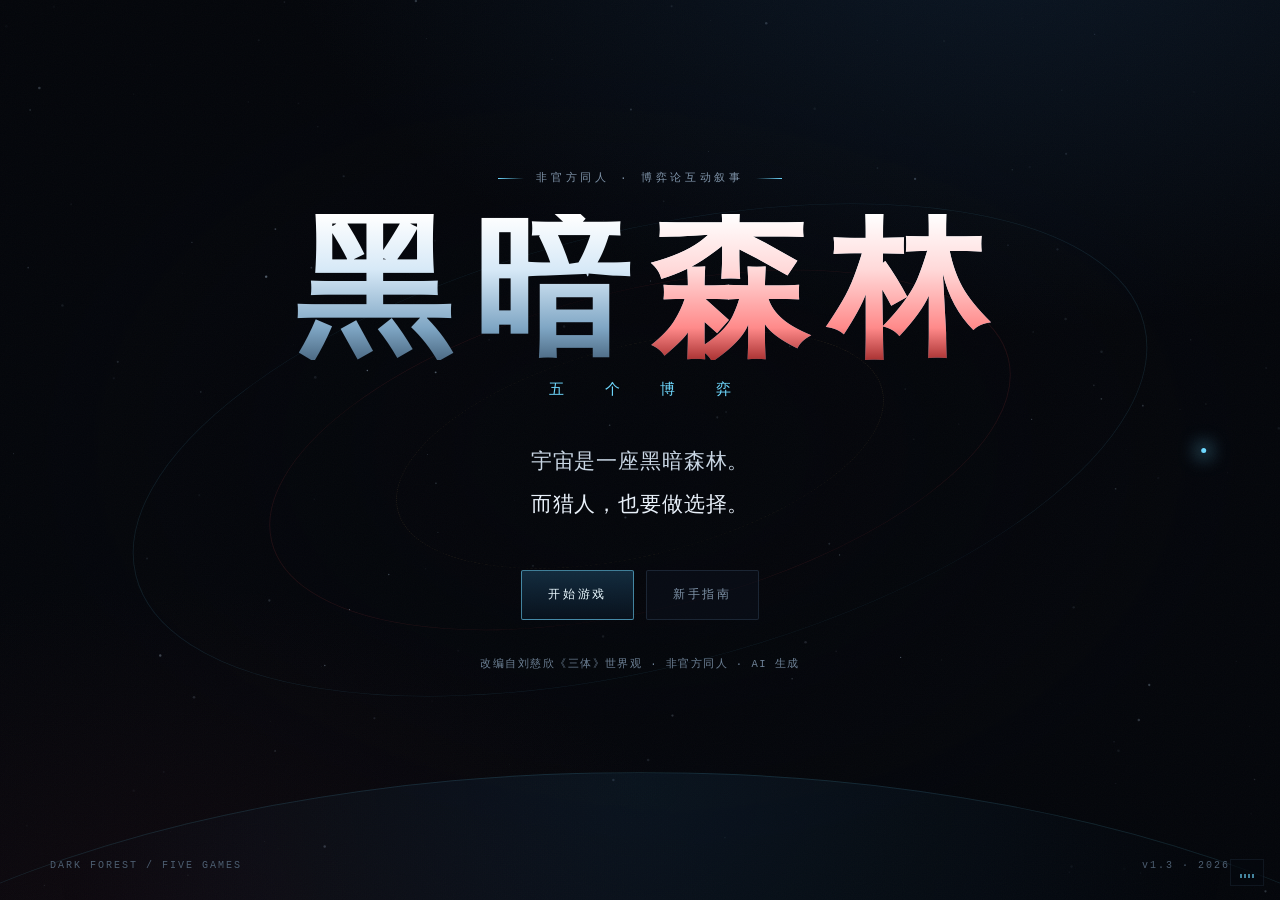
==== index.html @ 39ec8585 "feat: 黑暗森林 · 五个博弈 v1.3" ====
<!DOCTYPE html>
<html lang="zh-CN">
<head>
<meta charset="utf-8">
<meta name="viewport" content="width=device-width, initial-scale=1, viewport-fit=cover">
<meta name="theme-color" content="#04060b">
<meta name="color-scheme" content="dark">
<title>黑暗森林 · 五个博弈</title>
<meta name="description" content="一款以《三体》为背景的博弈论互动叙事游戏。五个章节，五场选择。读过原著会看见另一层，没读过也能玩懂。">
<meta name="generator" content="AI-generated (DeepSeek)">
<meta property="og:type" content="website">
<meta property="og:locale" content="zh_CN">
<meta property="og:title" content="黑暗森林 · 五个博弈">
<meta property="og:description" content="一款以《三体》为背景的博弈论互动叙事游戏。五个章节，五场选择。读过原著会看见另一层，没读过也能玩懂。">
<meta property="og:image" content="screenshots/og.png">
<meta name="twitter:card" content="summary_large_image">
<meta name="twitter:title" content="黑暗森林 · 五个博弈">
<meta name="twitter:description" content="五个章节，五场选择。读过原著，会看见另一层；没读过，也能玩懂。">
<link rel="icon" href="data:image/svg+xml,%3Csvg xmlns='http://www.w3.org/2000/svg' viewBox='0 0 64 64'%3E%3Crect width='64' height='64' fill='%2304060b'/%3E%3Ccircle cx='32' cy='32' r='18' fill='none' stroke='%236fd9ff' stroke-width='2' opacity='.5'/%3E%3Ccircle cx='32' cy='32' r='6' fill='%23ff5d5d'/%3E%3C/svg%3E">
<link rel="stylesheet" href="css/style.css">
</head>
<body>
<canvas id="starfield" aria-hidden="true"></canvas>
<div id="grain" aria-hidden="true"></div>
<div id="app" aria-live="polite"></div>

<button id="sound-toggle" class="sound-toggle" type="button" aria-label="声音设置" title="声音设置" aria-haspopup="dialog" aria-expanded="false">
  <span class="sound-bars" aria-hidden="true"><i></i><i></i><i></i><i></i></span>
  <span class="sound-label">声音</span>
</button>

<noscript><p style="color:#e8f0fa;font:16px/1.8 sans-serif;padding:48px;text-align:center">这个实验需要 JavaScript 才能运行。请在浏览器设置中启用它。</p></noscript>

<script src="js/data.js"></script>
<script src="js/core.js"></script>
<script src="js/handbook.js"></script>
<script src="js/chapters.js"></script>
<script src="js/app.js"></script>
</body>
</html>
---- css/style.css ----
/* =========================================================
   黑暗森林 · 五个博弈
   A game-theory interactive fiction — visual system
   ========================================================= */

:root{
  --bg:#04060b;
  --bg-2:#070b12;
  --panel:rgba(11,17,28,.66);
  --panel-solid:#0b111c;
  --line:rgba(126,170,210,.16);
  --line-strong:rgba(126,190,235,.32);
  --ink:#e9f1fa;
  --ink-2:#b9c8d9;
  --dim:#7f93a8;
  --faint:#4d5e71;
  --cyan:#6fd9ff;
  --cyan-soft:rgba(111,217,255,.14);
  --teal:#5eead4;
  --red:#ff5d5d;
  --red-soft:rgba(255,93,93,.13);
  --gold:#f2c879;
  --gold-soft:rgba(242,200,121,.13);
  --violet:#a78bfa;
  --serif:"Noto Serif SC","Source Han Serif SC","Songti SC","STSong","SimSun",serif;
  --sans:"Inter","HarmonyOS Sans SC","PingFang SC","Microsoft YaHei",system-ui,-apple-system,sans-serif;
  --mono:"JetBrains Mono","SFMono-Regular",Consolas,"Liberation Mono",monospace;
  --shadow:0 24px 80px -30px rgba(0,0,0,.9);
}

*,*::before,*::after{box-sizing:border-box}
html{-webkit-text-size-adjust:100%}
html,body{margin:0;padding:0}
body{
  background:var(--bg);
  color:var(--ink);
  font-family:var(--sans);
  font-size:16px;
  line-height:1.7;
  min-height:100vh;
  overflow-x:hidden;
  -webkit-font-smoothing:antialiased;
  text-rendering:optimizeLegibility;
}
::selection{background:rgba(111,217,255,.28);color:#fff}
button{font:inherit;color:inherit;background:none;border:0;cursor:pointer}
h1,h2,h3,h4,p,blockquote,figure{margin:0}
a{color:var(--cyan);text-decoration:none;border-bottom:1px solid rgba(111,217,255,.3)}
a:hover{border-bottom-color:var(--cyan)}
:focus-visible{outline:2px solid var(--cyan);outline-offset:4px;border-radius:2px}

/* ---------- background ---------- */
#starfield{position:fixed;inset:0;width:100%;height:100%;z-index:0;display:block}
body::before{
  content:"";position:fixed;inset:0;z-index:1;pointer-events:none;
  background:
    radial-gradient(1200px 700px at 78% -10%,rgba(40,90,140,.20),transparent 60%),
    radial-gradient(900px 600px at 12% 108%,rgba(90,30,40,.14),transparent 65%),
    radial-gradient(600px 400px at 50% 50%,rgba(6,10,18,0) 0%,rgba(4,6,11,.55) 100%);
}
#grain{
  position:fixed;inset:-50%;z-index:1;pointer-events:none;opacity:.045;
  background-image:url("data:image/svg+xml,%3Csvg xmlns='http://www.w3.org/2000/svg' width='140' height='140'%3E%3Cfilter id='n'%3E%3CfeTurbulence type='fractalNoise' baseFrequency='.9' numOctaves='3'/%3E%3C/filter%3E%3Crect width='140' height='140' filter='url(%23n)' opacity='.55'/%3E%3C/svg%3E");
  animation:grain 8s steps(6) infinite;
}
@keyframes grain{
  0%{transform:translate(0,0)}20%{transform:translate(-2%,1%)}40%{transform:translate(1%,-2%)}
  60%{transform:translate(-1%,-1%)}80%{transform:translate(2%,2%)}100%{transform:translate(0,0)}
}
#app{position:relative;z-index:2}

/* ---------- primitives ---------- */
.wrap{width:min(1180px,calc(100% - 56px));margin:0 auto}
.screen{min-height:100vh;min-height:100svh;display:flex;flex-direction:column;padding:0 0 56px}
.screen--center{justify-content:center}
.eyebrow{
  font-family:var(--mono);font-size:11px;letter-spacing:.34em;text-transform:uppercase;
  color:var(--dim);display:flex;align-items:center;gap:12px;
}
.eyebrow::before{content:"";width:26px;height:1px;background:linear-gradient(90deg,var(--cyan),transparent)}
.eyebrow--center{justify-content:center}
.eyebrow--center::after{content:"";width:26px;height:1px;background:linear-gradient(270deg,var(--cyan),transparent)}
.rule{height:1px;background:linear-gradient(90deg,var(--line-strong),rgba(126,170,210,0));border:0;margin:22px 0}
.dim{color:var(--dim)}
.mono{font-family:var(--mono);font-variant-numeric:tabular-nums}
.serif{font-family:var(--serif)}
.hl{color:var(--cyan)}
.hl-red{color:var(--red)}
.hl-gold{color:var(--gold)}
.nowrap{white-space:nowrap}

/* ---------- buttons ---------- */
.btn{
  position:relative;display:inline-flex;align-items:center;justify-content:center;gap:10px;
  padding:14px 26px;border:1px solid var(--line-strong);border-radius:2px;
  font-family:var(--mono);font-size:12px;letter-spacing:.22em;text-transform:uppercase;
  color:var(--ink);background:rgba(12,19,30,.5);
  transition:background .25s,border-color .25s,color .25s,transform .2s,box-shadow .25s;
  overflow:hidden;
}
.btn::after{
  content:"";position:absolute;inset:0;background:linear-gradient(90deg,transparent,rgba(111,217,255,.16),transparent);
  transform:translateX(-120%);transition:transform .6s ease;
}
.btn:hover{border-color:var(--cyan);background:rgba(20,40,60,.55);color:#fff;box-shadow:0 0 0 1px rgba(111,217,255,.18),0 12px 40px -18px rgba(111,217,255,.5)}
.btn:hover::after{transform:translateX(120%)}
.btn:active{transform:translateY(1px)}
.btn--primary{border-color:rgba(111,217,255,.55);background:linear-gradient(180deg,rgba(31,74,104,.55),rgba(10,24,38,.65));color:#eaf9ff}
.btn--primary:hover{background:linear-gradient(180deg,rgba(40,100,140,.7),rgba(12,30,48,.8))}
.btn--ghost{border-color:var(--line);color:var(--dim)}
.btn--ghost:hover{color:var(--ink);border-color:var(--line-strong)}
.btn--danger{border-color:rgba(255,93,93,.5);color:#ffd9d9}
.btn--danger:hover{border-color:var(--red);background:rgba(60,16,20,.6);box-shadow:0 0 0 1px rgba(255,93,93,.2),0 12px 40px -18px rgba(255,93,93,.5)}
.btn--sm{padding:10px 18px;font-size:11px;letter-spacing:.16em}
.btn[disabled]{opacity:.35;pointer-events:none}
.btn-row{display:flex;flex-wrap:wrap;gap:12px;align-items:center}

/* =========================================================
   TITLE
   ========================================================= */
.screen--title{position:relative;justify-content:center;overflow:hidden}
.title-orbit{position:absolute;inset:0;pointer-events:none;display:grid;place-items:center;z-index:-1}
.title-orbit i{
  position:absolute;border:1px solid rgba(111,217,255,.10);border-radius:50%;
  width:min(88vw,1040px);aspect-ratio:1;transform:rotate(-14deg) scaleY(.42);
  animation:orbit 46s linear infinite;
}
.title-orbit i:nth-child(2){width:min(66vw,760px);border-color:rgba(255,93,93,.10);animation-duration:34s;animation-direction:reverse}
.title-orbit i:nth-child(3){width:min(44vw,500px);border-style:dashed;border-color:rgba(242,200,121,.10);animation-duration:60s}
.title-orbit b{
  position:absolute;width:5px;height:5px;border-radius:50%;background:var(--cyan);
  box-shadow:0 0 18px 4px rgba(111,217,255,.6);
  animation:orbit 46s linear infinite;
  offset-path:ellipse(44vw 18.5vw at 50% 50%);
}
@keyframes orbit{to{transform:rotate(346deg) scaleY(.42)}}

.title-horizon{
  position:absolute;left:50%;bottom:-58vw;width:150vw;height:68vw;
  transform:translateX(-50%);border-radius:50%;
  border-top:1px solid rgba(111,217,255,.12);
  background:radial-gradient(circle at 50% 0%,rgba(34,82,120,.18),rgba(4,6,11,0) 46%);
  pointer-events:none;z-index:-1;
}

.title-wrap{position:relative;text-align:center;display:flex;flex-direction:column;align-items:center;gap:0}
.game-title{
  font-family:var(--serif);font-weight:600;
  font-size:clamp(58px,13vw,156px);line-height:.94;letter-spacing:.14em;
  margin:26px 0 0;padding-left:.14em;
  background:linear-gradient(180deg,#ffffff 0%,#d7e9f7 38%,#7fa6c4 78%,#4d6b85 100%);
  -webkit-background-clip:text;background-clip:text;color:transparent;
  filter:drop-shadow(0 0 42px rgba(111,217,255,.18));
  animation:titleIn 1.6s cubic-bezier(.16,.84,.24,1) both;
}
.game-title span{display:inline-block}
.game-title span+span{background:linear-gradient(180deg,#fff 0%,#ffd9d9 38%,#ff8a8a 78%,#a33 100%);-webkit-background-clip:text;background-clip:text;color:transparent}
@keyframes titleIn{from{opacity:0;transform:translateY(26px) scale(.985);filter:blur(12px)}to{opacity:1;transform:none;filter:blur(0)}}
.title-cn{
  font-family:var(--mono);font-size:clamp(12px,1.35vw,15px);letter-spacing:1.05em;
  color:var(--cyan);margin-top:18px;padding-left:1.05em;opacity:.9;
  animation:rise .9s .5s both;
}
.title-lead{
  margin-top:36px;font-family:var(--serif);font-size:clamp(16px,1.7vw,21px);
  line-height:2.05;color:#c9d6e4;letter-spacing:.04em;
  animation:rise .9s .68s both;
}
.title-lead b{color:var(--ink);font-weight:500}
.title-wrap .btn-row{margin-top:44px;animation:rise .9s .86s both}
.title-foot{
  margin-top:34px;font-family:var(--mono);font-size:10.5px;letter-spacing:.14em;
  color:#6d8095;line-height:2;animation:rise .9s 1s both;
  display:flex;align-items:center;justify-content:center;flex-wrap:wrap;gap:10px;
}
.title-reset{
  font-family:var(--mono);font-size:9.5px;letter-spacing:.1em;color:var(--faint);
  border-bottom:1px solid rgba(126,170,210,.18);padding:0 0 1px;
  transition:color .2s,border-color .2s;
}
.title-reset:hover{color:var(--dim);border-bottom-color:var(--line-strong)}
.title-version{
  position:absolute;left:0;right:0;bottom:26px;display:flex;justify-content:space-between;
  font-family:var(--mono);font-size:10px;letter-spacing:.2em;color:var(--faint);
}
@keyframes rise{from{opacity:0;transform:translateY(16px)}to{opacity:1;transform:none}}

/* =========================================================
   HUD
   ========================================================= */
.hud{
  position:sticky;top:0;z-index:30;
  display:flex;align-items:center;gap:22px;
  padding:14px 28px;
  background:linear-gradient(180deg,rgba(4,7,12,.92),rgba(4,7,12,.55));
  border-bottom:1px solid var(--line);
  backdrop-filter:blur(14px);-webkit-backdrop-filter:blur(14px);
}
.hud-left{display:flex;align-items:baseline;gap:12px;min-width:0}
.hud-num{font-family:var(--mono);font-size:12px;color:var(--cyan);letter-spacing:.1em}
.hud-title{font-family:var(--serif);font-size:16px;letter-spacing:.14em;white-space:nowrap}
.hud-en{font-family:var(--mono);font-size:9px;letter-spacing:.26em;color:var(--faint);white-space:nowrap}
.hud-mid{display:flex;align-items:center;gap:7px;margin-left:auto}
.pip{width:26px;height:3px;background:rgba(126,170,210,.16);transition:background .4s,box-shadow .4s}
.pip.is-done{background:rgba(111,217,255,.55)}
.pip.is-now{background:var(--cyan);box-shadow:0 0 12px rgba(111,217,255,.8)}
.hud-right{font-family:var(--mono);font-size:10px;letter-spacing:.18em;color:var(--gold);white-space:nowrap}
.hud-right::before{content:"◇ ";color:var(--faint)}

/* =========================================================
   STAGE
   ========================================================= */
.stage{
  width:min(1180px,calc(100% - 56px));margin:30px auto 0;
  display:grid;grid-template-columns:minmax(0,1.32fr) minmax(370px,.92fr);
  gap:22px;align-items:start;flex:1;
}
.stage-main,.stage-side{display:flex;flex-direction:column;gap:18px;min-width:0}
.stage-side .panel{padding:18px 20px}
.stage-side .panel-head{padding-bottom:12px;margin-bottom:14px}
.panel{
  position:relative;background:var(--panel);border:1px solid var(--line);
  box-shadow:var(--shadow);backdrop-filter:blur(12px);-webkit-backdrop-filter:blur(12px);
  padding:20px 22px;
}
.panel::before,.panel::after{content:"";position:absolute;width:10px;height:10px;border:1px solid var(--line-strong);pointer-events:none}
.panel::before{top:-1px;left:-1px;border-right:0;border-bottom:0}
.panel::after{bottom:-1px;right:-1px;border-left:0;border-top:0}
.panel-head{
  display:flex;align-items:center;justify-content:space-between;gap:14px;
  padding-bottom:14px;margin-bottom:16px;border-bottom:1px solid var(--line);
}
.panel-kicker{font-family:var(--mono);font-size:10px;letter-spacing:.3em;color:var(--cyan)}
.panel-meta{font-family:var(--mono);font-size:10px;letter-spacing:.14em;color:var(--faint)}
.panel h4{margin:0 0 12px;font-family:var(--serif);font-size:17px;letter-spacing:.08em;font-weight:500}
.panel-note{font-size:12.5px;color:var(--dim);line-height:1.9}
.panel--flush{padding:0;overflow:hidden}

/* scene strip */
.scene{
  position:relative;background:linear-gradient(180deg,rgba(10,16,26,.72),rgba(5,9,15,.86));
  border:1px solid var(--line);overflow:hidden;min-height:250px;
  display:grid;place-items:center;
}
.scene::after{
  content:"";position:absolute;inset:0;pointer-events:none;
  background:repeating-linear-gradient(0deg,rgba(255,255,255,.022) 0 1px,transparent 1px 3px);
  mix-blend-mode:overlay;
}
.scene svg{width:100%;height:auto;display:block;max-height:330px}
.scene-caption{
  position:absolute;left:18px;bottom:14px;right:18px;display:flex;justify-content:space-between;gap:16px;
  font-family:var(--mono);font-size:9.5px;letter-spacing:.2em;color:var(--dim);z-index:2;
}
.scene-caption b{color:var(--ink-2);font-weight:400}
.scene-tag{
  position:absolute;top:14px;left:18px;font-family:var(--mono);font-size:9px;
  letter-spacing:.24em;color:var(--red);border:1px solid rgba(255,93,93,.35);
  padding:4px 8px;background:rgba(40,8,10,.5);z-index:2;
}
.scene-tag.is-calm{color:var(--teal);border-color:rgba(94,234,212,.3);background:rgba(6,30,28,.5)}

/* radar */
.radar-sweep{transform-origin:200px 150px;animation:sweep 4.5s linear infinite}
@keyframes sweep{to{transform:rotate(360deg)}}
.blip{animation:blip 3.2s ease-in-out infinite}
.blip:nth-child(2){animation-delay:.8s}
.blip:nth-child(3){animation-delay:1.6s}
@keyframes blip{0%,100%{opacity:.28}50%{opacity:1}}

/* =========================================================
   METERS
   ========================================================= */
.meter{margin:0 0 14px}
.meter:last-child{margin-bottom:0}
.meter-top{display:flex;justify-content:space-between;align-items:baseline;gap:10px;margin-bottom:7px}
.meter-top span{font-family:var(--mono);font-size:10px;letter-spacing:.22em;color:var(--dim)}
.meter-top b{font-family:var(--mono);font-size:15px;font-weight:500;letter-spacing:.04em;color:var(--ink);font-variant-numeric:tabular-nums}
.meter-track{position:relative;height:6px;background:rgba(126,170,210,.12);overflow:visible}
.meter-track i{
  position:absolute;inset:0 auto 0 0;width:0;display:block;
  background:linear-gradient(90deg,rgba(111,217,255,.4),var(--cyan));
  transition:width .9s cubic-bezier(.2,.8,.2,1),background .4s;
  box-shadow:0 0 16px rgba(111,217,255,.45);
}
.meter[data-tone="red"] .meter-track i{background:linear-gradient(90deg,rgba(255,93,93,.35),var(--red));box-shadow:0 0 16px rgba(255,93,93,.45)}
.meter[data-tone="gold"] .meter-track i{background:linear-gradient(90deg,rgba(242,200,121,.3),var(--gold));box-shadow:0 0 16px rgba(242,200,121,.4)}
.meter[data-tone="teal"] .meter-track i{background:linear-gradient(90deg,rgba(94,234,212,.3),var(--teal));box-shadow:0 0 16px rgba(94,234,212,.35)}
.meter-track em{
  position:absolute;top:-5px;bottom:-5px;width:1px;background:rgba(255,93,93,.7);
  box-shadow:0 0 10px rgba(255,93,93,.6);
}
.meter-track em::after{
  content:attr(data-label);position:absolute;top:12px;left:50%;transform:translateX(-50%);
  font-family:var(--mono);font-size:8px;letter-spacing:.16em;color:var(--red);white-space:nowrap;
}
.meter.has-marker{margin-bottom:30px}
.meter-row{display:grid;grid-template-columns:1fr 1fr 1fr;gap:0;margin-bottom:4px}
.meter-row .meter{margin:0 0 16px;padding-right:16px;border-right:1px solid rgba(126,170,210,.12)}
.meter-row .meter:last-child{border-right:0;padding-right:0;margin-right:0}
.meter-row .meter-top b{font-size:13px}
.meter-row .meter-top span{font-size:9px;letter-spacing:.12em}
.meter-row .meter.has-marker{margin-bottom:26px}
.meter-row .meter-track em::after{font-size:7px;letter-spacing:.06em;left:0;transform:none}
.meter-legend{display:flex;gap:16px;margin-top:6px;font-family:var(--mono);font-size:9px;letter-spacing:.14em;color:var(--faint)}

/* =========================================================
   CHOICES
   ========================================================= */
.choices{display:flex;flex-direction:column;gap:8px;margin-top:4px}
.choice{
  position:relative;display:grid;grid-template-columns:28px minmax(0,1fr) auto;align-items:center;gap:13px;
  width:100%;text-align:left;padding:11px 14px;border:1px solid var(--line);
  background:rgba(8,14,23,.55);transition:border-color .2s,background .2s,transform .15s;
}
.choice:hover{border-color:rgba(111,217,255,.55);background:rgba(16,30,46,.7);transform:translateX(3px)}
.choice:hover .choice-key{color:var(--cyan);border-color:var(--cyan)}
.choice:active{transform:translateX(3px) scale(.995)}
.choice-key{
  display:grid;place-items:center;width:24px;height:24px;border:1px solid var(--line-strong);
  font-family:var(--mono);font-size:11px;color:var(--dim);transition:color .2s,border-color .2s;
}
.choice-main b{display:block;font-family:var(--serif);font-size:15px;font-weight:500;letter-spacing:.08em;color:var(--ink)}
.choice-main small{display:block;margin-top:2px;font-size:11.5px;line-height:1.55;color:var(--dim)}
.choice-tag{font-family:var(--mono);font-size:9.5px;letter-spacing:.12em;color:var(--faint);white-space:nowrap;text-align:right}
.choice-tag b{display:block;font-size:11px;font-weight:400;color:var(--ink-2);letter-spacing:.04em}
.choice[data-tone="red"]:hover{border-color:rgba(255,93,93,.6);background:rgba(46,14,18,.55)}
.choice[data-tone="red"]:hover .choice-key{color:var(--red);border-color:var(--red)}
.choice[data-tone="gold"]:hover{border-color:rgba(242,200,121,.6);background:rgba(40,32,14,.5)}
.choice[data-tone="gold"]:hover .choice-key{color:var(--gold);border-color:var(--gold)}
.choice[disabled]{opacity:.32;pointer-events:none}
.choice--compact{padding:9px 14px}
.choice--compact .choice-main b{font-size:14px}
.choice--compact .choice-main small{display:inline;margin-left:8px;font-size:11px}
.choice.is-armed{border-color:var(--red);background:rgba(46,10,14,.65);animation:pulseRed 1.2s ease-in-out infinite}
@keyframes pulseRed{0%,100%{box-shadow:0 0 0 0 rgba(255,93,93,.0)}50%{box-shadow:0 0 0 4px rgba(255,93,93,.12)}}

/* =========================================================
   MATRIX
   ========================================================= */
.matrix{width:100%;border-collapse:collapse;font-family:var(--mono);font-size:12px}
.matrix th,.matrix td{border:1px solid var(--line);padding:9px 8px;text-align:center;transition:background .35s,color .35s}
.matrix thead th{font-size:9.5px;letter-spacing:.14em;color:var(--dim);font-weight:400;background:rgba(126,170,210,.04)}
.matrix tbody th{font-size:10px;letter-spacing:.12em;color:var(--dim);font-weight:400;text-align:right;padding-right:12px;background:rgba(126,170,210,.04);white-space:nowrap}
.matrix td{color:var(--ink-2);font-size:13px}
.matrix td b{font-weight:500;color:var(--ink)}
.matrix td.is-pos{color:var(--teal)}
.matrix td.is-neg{color:#ff9d9d}
.matrix td.is-pick{background:rgba(111,217,255,.13);box-shadow:inset 0 0 0 1px rgba(111,217,255,.5)}
.matrix td.is-result{background:rgba(255,93,93,.16);box-shadow:inset 0 0 0 1px rgba(255,93,93,.55)}
.matrix td.is-result.is-pos{background:rgba(94,234,212,.13);box-shadow:inset 0 0 0 1px rgba(94,234,212,.45)}
.matrix-cap{font-family:var(--mono);font-size:9px;letter-spacing:.16em;color:var(--faint);margin-top:10px;text-align:center}

/* =========================================================
   LOG
   ========================================================= */
.log{display:flex;flex-direction:column;gap:0}
.log-line{
  position:relative;padding:10px 0 10px 22px;border-left:1px solid var(--line);
  font-size:13.5px;line-height:1.8;color:var(--ink-2);
}
.log-line::before{
  content:"";position:absolute;left:-3.5px;top:18px;width:6px;height:6px;border-radius:50%;
  background:var(--faint);box-shadow:0 0 0 3px var(--bg);
}
.log-line b{color:var(--ink);font-weight:500}
.log-line.is-you::before{background:var(--cyan);box-shadow:0 0 0 3px var(--bg),0 0 12px rgba(111,217,255,.7)}
.log-line.is-them::before{background:var(--red);box-shadow:0 0 0 3px var(--bg),0 0 12px rgba(255,93,93,.6)}
.log-line.is-sys::before{background:var(--gold)}
.log-line .tag{
  font-family:var(--mono);font-size:9px;letter-spacing:.18em;color:var(--faint);
  display:block;margin-bottom:3px;
}
.log-line .delta{font-family:var(--mono);font-size:11px;letter-spacing:.06em;margin-left:6px}
.log-line .delta.up{color:var(--teal)}
.log-line .delta.down{color:#ff8d8d}
.log-line.is-new{animation:logIn .6s cubic-bezier(.2,.8,.2,1) both}
@keyframes logIn{from{opacity:0;transform:translateX(-8px)}to{opacity:1;transform:none}}
.log-empty{font-family:var(--mono);font-size:10px;letter-spacing:.18em;color:var(--faint);padding:18px 0}
.log-scroll{
  max-height:322px;overflow-y:auto;padding-right:8px;
  scrollbar-width:thin;scrollbar-color:rgba(126,170,210,.25) transparent;
}
.log-scroll::-webkit-scrollbar{width:4px}
.log-scroll::-webkit-scrollbar-thumb{background:rgba(126,170,210,.25);border-radius:2px}
.log-scroll .log-line{padding-top:9px;padding-bottom:9px}

/* =========================================================
   BRIEF
   ========================================================= */
.brief{position:relative;width:min(880px,calc(100% - 56px));margin:0 auto;padding:8vh 0 40px;flex:1}
.brief-num{
  position:absolute;right:-4%;top:-2%;font-family:var(--serif);font-size:clamp(180px,30vw,360px);
  line-height:.8;color:transparent;-webkit-text-stroke:1px rgba(126,170,210,.10);
  pointer-events:none;user-select:none;z-index:-1;
}
.brief-title{
  font-family:var(--serif);font-size:clamp(38px,6vw,64px);font-weight:500;letter-spacing:.14em;
  margin:22px 0 6px;line-height:1.1;
}
.brief-en{font-family:var(--mono);font-size:11px;letter-spacing:.42em;color:var(--dim)}
.epigraph{
  margin:36px 0;padding:22px 0 22px 26px;border-left:1px solid rgba(242,200,121,.5);
  font-family:var(--serif);font-size:clamp(17px,2vw,21px);line-height:2;color:var(--gold);
  letter-spacing:.04em;
}
.epigraph cite{display:block;margin-top:12px;font-family:var(--mono);font-size:10px;letter-spacing:.22em;color:var(--faint);font-style:normal}
.prose p{font-family:var(--serif);font-size:16.5px;line-height:2.15;color:var(--ink-2);margin:0 0 18px;letter-spacing:.02em}
.prose p strong{color:var(--ink);font-weight:500}
.prose p .em{color:var(--cyan)}
.brief-rules{
  margin:32px 0;padding:18px 22px;border:1px dashed rgba(126,170,210,.28);
  background:rgba(8,14,22,.4);display:grid;grid-template-columns:repeat(auto-fit,minmax(180px,1fr));gap:16px;
}
.brief-rules div{font-size:12.5px;line-height:1.7;color:var(--dim)}
.brief-rules b{display:block;font-family:var(--mono);font-size:9.5px;letter-spacing:.2em;color:var(--cyan);margin-bottom:4px;font-weight:400}
.brief-cta{display:flex;align-items:center;gap:20px;margin-top:40px;flex-wrap:wrap}
.brief-cta .hint{font-family:var(--mono);font-size:10px;letter-spacing:.16em;color:var(--faint)}

/* =========================================================
   DEBRIEF
   ========================================================= */
.debrief{width:min(980px,calc(100% - 56px));margin:0 auto;padding:56px 0 40px;flex:1}
.debrief-head{margin-bottom:36px}
.debrief-title{font-family:var(--serif);font-size:clamp(30px,4.4vw,46px);letter-spacing:.1em;line-height:1.3;margin:14px 0 10px}
.ending-card{
  position:relative;border:1px solid var(--line);border-left:2px solid var(--gold);
  background:linear-gradient(180deg,rgba(20,26,36,.6),rgba(8,12,20,.55));
  padding:26px 30px;margin-bottom:44px;
}
.ending-card .label{font-family:var(--mono);font-size:9.5px;letter-spacing:.28em;color:var(--gold);margin-bottom:12px}
.ending-card p{font-family:var(--serif);font-size:16px;line-height:2.1;color:var(--ink-2);margin:0 0 12px}
.ending-card p:last-child{margin-bottom:0}
.ending-card .sign{display:block;margin-top:18px;font-family:var(--mono);font-size:10px;letter-spacing:.2em;color:var(--faint);text-align:right}
.lesson h3{
  font-family:var(--serif);font-size:24px;letter-spacing:.14em;font-weight:500;
  display:flex;align-items:center;gap:16px;margin:44px 0 20px;
}
.lesson h3::after{content:"";flex:1;height:1px;background:linear-gradient(90deg,var(--line-strong),transparent)}
.lesson p{font-size:14.5px;line-height:2;color:var(--ink-2);margin:0 0 14px}
.lesson p b{color:var(--ink);font-weight:600}
.lesson .formula{
  font-family:var(--mono);font-size:13px;letter-spacing:.02em;color:var(--cyan);
  padding:16px 20px;margin:16px 0 18px;border:1px solid var(--line);
  background:rgba(111,217,255,.05);line-height:2;overflow-x:auto;
}
.lesson .aside{
  border-left:1px solid var(--line-strong);padding:4px 0 4px 18px;margin:20px 0;
  font-family:var(--serif);font-size:14px;color:var(--dim);font-style:italic;
}
.split{display:grid;grid-template-columns:1fr 1fr;gap:26px;align-items:start;margin:18px 0 8px}
.concept-grid{display:grid;grid-template-columns:repeat(auto-fill,minmax(220px,1fr));gap:10px;margin-top:18px}
.concept-card{
  border:1px solid var(--line);background:rgba(10,16,25,.55);padding:14px 16px;
  transition:border-color .25s,background .25s;
}
.concept-card:hover{border-color:rgba(111,217,255,.4);background:rgba(14,24,36,.7)}
.concept-card b{display:block;font-family:var(--serif);font-size:14.5px;letter-spacing:.06em;font-weight:500;margin-bottom:2px}
.concept-card small{display:block;font-family:var(--mono);font-size:8.5px;letter-spacing:.18em;color:var(--faint);margin-bottom:8px;text-transform:uppercase}
.concept-card p{font-size:12px;line-height:1.75;color:var(--dim);margin:0}
.debrief-cta{display:flex;justify-content:space-between;align-items:center;gap:20px;margin-top:52px;padding-top:26px;border-top:1px solid var(--line);flex-wrap:wrap}

/* =========================================================
   CODEX
   ========================================================= */
.codex{width:min(920px,calc(100% - 56px));margin:0 auto;padding:72px 0 40px;flex:1}
.codex h2{font-family:var(--serif);font-size:clamp(30px,4vw,44px);letter-spacing:.14em;font-weight:500;margin:16px 0 10px}
.codex-intro{color:var(--dim);font-size:14px;max-width:620px;line-height:2}
.codex-group{margin-top:44px}
.codex-group h3{
  font-family:var(--mono);font-size:10px;letter-spacing:.26em;color:var(--cyan);
  padding-bottom:10px;border-bottom:1px solid var(--line);margin-bottom:4px;font-weight:400;
}
details.concept{border-bottom:1px solid rgba(126,170,210,.09)}
details.concept summary{
  list-style:none;cursor:pointer;padding:15px 4px;display:flex;align-items:baseline;gap:14px;
  transition:color .2s;
}
details.concept summary::-webkit-details-marker{display:none}
details.concept summary:hover{color:var(--cyan)}
details.concept summary .cname{font-family:var(--serif);font-size:16px;letter-spacing:.05em;min-width:130px}
details.concept summary .cen{font-family:var(--mono);font-size:9px;letter-spacing:.14em;color:var(--faint);flex:1}
details.concept summary .cplus{font-family:var(--mono);color:var(--faint);font-size:14px;transition:transform .3s}
details.concept[open] summary .cplus{transform:rotate(45deg);color:var(--cyan)}
details.concept .cbody{padding:0 4px 20px 144px;font-size:13.5px;line-height:1.95;color:var(--dim);animation:rise .4s both}
.codex .back{margin-top:48px}

/* chapter select */
.chapter-list{display:flex;flex-direction:column;gap:1px;background:var(--line);border:1px solid var(--line);margin-top:34px}
.chapter-row{
  display:grid;grid-template-columns:56px minmax(0,1fr) auto 24px;gap:18px;align-items:center;
  padding:20px 24px;background:rgba(9,14,22,.94);text-align:left;transition:background .2s;
}
.chapter-row:hover{background:rgba(16,30,46,.92)}
.chapter-num{font-family:var(--mono);font-size:19px;color:var(--faint);letter-spacing:.06em}
.chapter-main b{display:block;font-family:var(--serif);font-size:19px;letter-spacing:.1em;font-weight:500;color:var(--ink)}
.chapter-main small{display:block;margin-top:4px;font-family:var(--mono);font-size:8.5px;letter-spacing:.16em;color:var(--faint);text-transform:uppercase}
.chapter-state{font-family:var(--mono);font-size:8.5px;letter-spacing:.16em;color:var(--faint);white-space:nowrap}
.chapter-state.is-done{color:var(--teal)}
.chapter-arrow{font-family:var(--mono);font-size:14px;color:var(--faint);transition:transform .2s,color .2s}
.chapter-row:hover .chapter-arrow{transform:translateX(4px);color:var(--cyan)}

/* =========================================================
   REPORT
   ========================================================= */
.report{width:min(980px,calc(100% - 56px));margin:0 auto;padding:64px 0 40px;flex:1}
.report h2{font-family:var(--serif);font-size:clamp(32px,5vw,54px);letter-spacing:.12em;font-weight:500;margin:18px 0 12px;line-height:1.2}
.persona{
  margin:34px 0 40px;padding:34px 36px;border:1px solid var(--line-strong);
  background:linear-gradient(135deg,rgba(20,34,50,.62),rgba(8,12,20,.4));
  position:relative;overflow:hidden;
}
.persona::before{
  content:"";position:absolute;right:-60px;top:-60px;width:240px;height:240px;border-radius:50%;
  background:radial-gradient(circle,rgba(111,217,255,.16),transparent 68%);
}
.persona .plabel{font-family:var(--mono);font-size:9.5px;letter-spacing:.3em;color:var(--cyan)}
.persona .pname{font-family:var(--serif);font-size:clamp(28px,4vw,42px);letter-spacing:.14em;margin:12px 0 14px}
.persona .pdesc{font-size:14px;line-height:2;color:var(--ink-2);max-width:640px}
.stat-grid{display:grid;grid-template-columns:repeat(auto-fit,minmax(150px,1fr));gap:1px;background:var(--line);border:1px solid var(--line)}
.report .stat-grid{grid-template-columns:repeat(4,1fr)}
.stat{background:rgba(8,13,21,.92);padding:18px 20px}
.stat b{display:block;font-family:var(--mono);font-size:24px;font-weight:400;letter-spacing:.02em;color:var(--ink);font-variant-numeric:tabular-nums}
.stat span{display:block;font-family:var(--mono);font-size:9px;letter-spacing:.2em;color:var(--faint);margin-top:6px;text-transform:uppercase}
.report h3{font-family:var(--serif);font-size:22px;letter-spacing:.14em;font-weight:500;margin:52px 0 18px;display:flex;align-items:center;gap:14px}
.report h3::after{content:"";flex:1;height:1px;background:linear-gradient(90deg,var(--line-strong),transparent)}
.reading{display:grid;grid-template-columns:repeat(auto-fit,minmax(250px,1fr));gap:18px}
.reading article{border-left:1px solid var(--line-strong);padding:2px 0 2px 18px}
.reading b{display:block;font-family:var(--serif);font-size:15px;font-weight:500;margin-bottom:4px}
.reading span{font-family:var(--mono);font-size:9px;letter-spacing:.16em;color:var(--faint)}
.reading p{font-size:12.5px;line-height:1.8;color:var(--dim);margin:8px 0 0}
.report .footnote{margin-top:44px;padding-top:20px;border-top:1px solid var(--line);font-size:11.5px;color:var(--faint);line-height:2}

/* =========================================================
   MISC
   ========================================================= */
.sound-toggle{
  position:fixed;right:16px;bottom:14px;z-index:60;display:flex;align-items:center;gap:7px;
  padding:7px 9px;border:1px solid var(--line);background:rgba(6,10,17,.72);
  font-family:var(--mono);font-size:8px;letter-spacing:.16em;color:var(--faint);
  backdrop-filter:blur(8px);transition:color .2s,border-color .2s;opacity:.6;
}
.sound-toggle:hover{color:var(--ink);border-color:var(--line-strong);opacity:1}
.sound-toggle .sound-label{display:none}
.sound-toggle:hover .sound-label{display:inline}
.sound-toggle[aria-expanded="true"]{opacity:1;border-color:var(--line-strong);color:var(--ink)}

.sound-panel{
  position:fixed;right:16px;bottom:58px;z-index:95;
  width:min(286px,calc(100vw - 32px));
  background:rgba(9,14,22,.97);border:1px solid var(--line-strong);
  box-shadow:0 30px 80px -24px rgba(0,0,0,.95);
  padding:14px 16px 16px;display:none;
  animation:rise .2s cubic-bezier(.2,.8,.2,1) both;
}
.sound-panel.is-open{display:block}
.sound-panel:focus{outline:none}
.sp-head{display:flex;align-items:center;justify-content:space-between;margin-bottom:4px}
.sp-title{font-family:var(--mono);font-size:9px;letter-spacing:.22em;color:var(--cyan)}
.sp-close{
  width:26px;height:26px;display:grid;place-items:center;
  border:1px solid var(--line);color:var(--dim);font-size:15px;line-height:1;
}
.sp-close:hover{color:var(--ink);border-color:var(--line-strong)}
.sp-row{
  display:grid;grid-template-columns:32px minmax(0,1fr) 28px;align-items:center;gap:10px;
  margin-top:15px;cursor:pointer;
}
.sp-k{font-family:var(--mono);font-size:9.5px;letter-spacing:.12em;color:var(--dim)}
.sp-v{font-family:var(--mono);font-size:10px;color:var(--ink-2);text-align:right;font-variant-numeric:tabular-nums}
.sound-panel input[type="range"]{
  -webkit-appearance:none;appearance:none;width:100%;height:18px;
  background:transparent;cursor:pointer;
}
.sound-panel input[type="range"]::-webkit-slider-runnable-track{
  height:2px;
  background:linear-gradient(90deg,rgba(111,217,255,.85) 0 var(--p,80%),rgba(126,170,210,.22) var(--p,80%) 100%);
}
.sound-panel input[type="range"]::-webkit-slider-thumb{
  -webkit-appearance:none;width:11px;height:11px;margin-top:-4.5px;border-radius:50%;
  background:var(--cyan);box-shadow:0 0 10px rgba(111,217,255,.65);
}
.sound-panel input[type="range"]::-moz-range-track{
  height:2px;
  background:linear-gradient(90deg,rgba(111,217,255,.85) 0 var(--p,80%),rgba(126,170,210,.22) var(--p,80%) 100%);
}
.sound-panel input[type="range"]::-moz-range-thumb{
  width:11px;height:11px;border:0;border-radius:50%;background:var(--cyan);
  box-shadow:0 0 10px rgba(111,217,255,.65);
}
.sound-panel input[type="range"]:focus-visible{outline:1px solid var(--cyan);outline-offset:4px}
.sp-mute{
  width:100%;margin-top:16px;padding:9px 10px;border:1px solid var(--line);
  font-family:var(--mono);font-size:9px;letter-spacing:.18em;color:var(--dim);
  transition:color .2s,border-color .2s,background .2s;
}
.sp-mute:hover{color:var(--ink);border-color:var(--line-strong)}
.sp-mute.is-muted{color:#ff9d9d;border-color:rgba(255,93,93,.45);background:rgba(46,12,16,.4)}
.sp-note{font-size:10.5px;line-height:1.75;color:var(--faint);margin:12px 0 0}
.sound-bars{display:flex;align-items:flex-end;gap:2px;height:11px}
.sound-bars i{width:2px;background:var(--cyan);height:4px;transition:height .2s;opacity:.5}
.sound-toggle.is-on .sound-bars i{animation:eq 1.1s ease-in-out infinite;opacity:1}
.sound-toggle.is-on .sound-bars i:nth-child(2){animation-delay:.15s}
.sound-toggle.is-on .sound-bars i:nth-child(3){animation-delay:.3s}
.sound-toggle.is-on .sound-bars i:nth-child(4){animation-delay:.45s}
@keyframes eq{0%,100%{height:4px}50%{height:11px}}
.sound-toggle.is-off .sound-bars i{height:2px;opacity:.28}

.fade{animation:fade .7s ease both}
@keyframes fade{from{opacity:0}to{opacity:1}}
.stagger>*{animation:rise .65s cubic-bezier(.2,.8,.2,1) both}
.stagger>*:nth-child(1){animation-delay:.02s}
.stagger>*:nth-child(2){animation-delay:.08s}
.stagger>*:nth-child(3){animation-delay:.14s}
.stagger>*:nth-child(4){animation-delay:.2s}
.stagger>*:nth-child(5){animation-delay:.26s}
.stagger>*:nth-child(6){animation-delay:.32s}
.stagger>*:nth-child(7){animation-delay:.38s}
.stagger>*:nth-child(8){animation-delay:.44s}

.toast{
  position:fixed;left:50%;bottom:34px;transform:translateX(-50%) translateY(20px);
  z-index:80;padding:12px 22px;border:1px solid var(--line-strong);
  background:rgba(8,14,23,.95);font-family:var(--mono);font-size:11px;letter-spacing:.12em;
  color:var(--ink-2);opacity:0;pointer-events:none;transition:opacity .3s,transform .3s;
  box-shadow:0 20px 60px -20px rgba(0,0,0,.9);
}
.toast.is-on{opacity:1;transform:translateX(-50%) translateY(0)}

/* reveal animation for simultaneous moves */
.reveal-row{display:grid;grid-template-columns:1fr auto 1fr;align-items:center;gap:14px;margin:10px 0 16px}
.reveal-side{
  border:1px solid var(--line);padding:16px 12px;text-align:center;background:rgba(8,14,22,.6);
}
.reveal-side small{display:block;font-family:var(--mono);font-size:8.5px;letter-spacing:.2em;color:var(--faint);margin-bottom:6px}
.reveal-side b{font-family:var(--serif);font-size:20px;letter-spacing:.12em;font-weight:500}
.reveal-side.is-you{border-color:rgba(111,217,255,.45)}
.reveal-side.is-you b{color:var(--cyan)}
.reveal-side.is-them{border-color:rgba(255,93,93,.35)}
.reveal-side.is-them b{color:#ff9d9d}
.reveal-vs{font-family:var(--mono);font-size:10px;letter-spacing:.2em;color:var(--faint)}

/* signal waveform */
.wave{display:flex;align-items:center;justify-content:center;gap:3px;height:64px;padding:0 24px}
.wave i{display:block;width:3px;background:var(--cyan);opacity:.6;height:10px;border-radius:1px;animation:waveA 1.6s ease-in-out infinite}
@keyframes waveA{0%,100%{height:8px;opacity:.35}50%{height:var(--h,32px);opacity:.95}}

/* plan bars */
.prediction{margin:14px 0 0}
.prow{display:grid;grid-template-columns:56px 1fr 40px;align-items:center;gap:10px;margin-bottom:7px}
.prow span{font-family:var(--mono);font-size:9.5px;letter-spacing:.1em;color:var(--dim)}
.prow .ptrack{height:4px;background:rgba(126,170,210,.12);position:relative}
.prow .ptrack i{position:absolute;inset:0 auto 0 0;background:var(--violet);transition:width .6s;box-shadow:0 0 10px rgba(167,139,250,.4)}
.prow b{font-family:var(--mono);font-size:10px;font-weight:400;color:var(--ink-2);text-align:right}

/* =========================================================
   CHAPTER-SPECIFIC
   ========================================================= */
.bigbtn{animation:btnPulse 2.6s ease-in-out infinite;transform-origin:201px 150px}
@keyframes btnPulse{0%,100%{opacity:.82}50%{opacity:1}}

.lesson h4{
  font-family:var(--serif);font-size:17px;letter-spacing:.1em;font-weight:500;
  margin:32px 0 12px;color:var(--ink);
}
.lesson h4::before{content:"§ ";font-family:var(--mono);font-size:12px;color:var(--faint)}

/* belief (ch3) */
.belief{margin:2px 0 12px}
.belief-bar{height:8px;background:rgba(255,93,93,.32);position:relative;overflow:hidden}
.belief-bar i{
  display:block;height:100%;background:linear-gradient(90deg,rgba(94,234,212,.45),var(--teal));
  transition:width .8s cubic-bezier(.2,.8,.2,1);box-shadow:0 0 14px rgba(94,234,212,.45);
}
.belief-labels{display:flex;justify-content:space-between;margin-top:7px;font-family:var(--mono);font-size:9px;letter-spacing:.14em;color:var(--dim)}
.bayes{border:1px solid var(--line);background:rgba(111,217,255,.035);padding:10px 12px;margin-top:6px}
.bayes-row{display:flex;justify-content:space-between;gap:10px;font-family:var(--mono);font-size:9.5px;letter-spacing:.05em;color:var(--faint);padding:3px 0}
.bayes-row b{color:var(--ink-2);font-weight:400;font-variant-numeric:tabular-nums}
.bayes-calc{
  margin-top:8px;padding-top:8px;border-top:1px dashed rgba(126,170,210,.18);
  font-family:var(--mono);font-size:10px;color:var(--dim);letter-spacing:.02em;line-height:1.7;
}
.bayes-calc b{color:var(--cyan)}
.obs-list{display:flex;flex-wrap:wrap;gap:6px;margin-bottom:12px}
.obs-chip{
  font-family:var(--mono);font-size:9px;letter-spacing:.08em;color:var(--ink-2);
  border:1px solid var(--line);padding:4px 8px;background:rgba(8,14,22,.5);
}

/* finale */
.screen .brief .scene{width:100%}

/* ch5 — threshold public good */
.c5-event{
  font-family:var(--serif);font-size:13px;line-height:1.95;color:var(--ink-2);
  border-left:2px solid rgba(242,200,121,.45);padding:2px 0 2px 14px;margin:0 0 16px;
}
.c5-table{border:1px solid var(--line);background:rgba(8,13,21,.55)}
.c5-tr{
  display:grid;grid-template-columns:30px repeat(5,1fr) 52px;gap:6px;align-items:center;
  padding:8px 10px;border-bottom:1px solid rgba(126,170,210,.08);
  font-family:var(--mono);font-size:12px;text-align:center;color:var(--ink-2);
}
.c5-tr:last-child{border-bottom:0}
.c5-head{font-size:8.5px;letter-spacing:.1em;color:var(--faint);background:rgba(126,170,210,.045)}
.c5-tr span:first-child{font-size:9px;color:var(--faint)}
.c5-tr .is-you{color:var(--cyan);font-weight:500}
.c5-tr .is-cum{color:var(--gold);font-weight:500}
.c5-tr.is-last{background:rgba(242,200,121,.055)}
.c5-retain{
  display:flex;justify-content:space-between;align-items:baseline;
  margin-top:2px;padding-top:12px;border-top:1px solid var(--line);
}
.c5-retain span{font-family:var(--mono);font-size:9px;letter-spacing:.18em;color:var(--dim)}
.c5-retain b{font-family:var(--mono);font-size:22px;font-weight:400;color:var(--gold);font-variant-numeric:tabular-nums}
.c5-retain b small{font-size:10px;color:var(--faint);letter-spacing:.06em}
.c5-result{display:grid;grid-template-columns:1fr 1fr;gap:1px;background:var(--line);border:1px solid var(--line);margin-bottom:14px}
.c5-result div{background:rgba(9,14,22,.92);padding:10px 12px}
.c5-result span{display:block;font-family:var(--mono);font-size:8.5px;letter-spacing:.16em;color:var(--faint);margin-bottom:4px}
.c5-result b{font-family:var(--mono);font-size:20px;font-weight:400;color:var(--gold);font-variant-numeric:tabular-nums}

/* =========================================================
   HANDBOOK / TERMS
   ========================================================= */
.hud-help{
  width:26px;height:26px;flex:0 0 auto;display:grid;place-items:center;margin-left:-6px;
  border:1px solid var(--line-strong);border-radius:50%;
  font-family:var(--mono);font-size:11px;color:var(--dim);
  transition:color .2s,border-color .2s,background .2s;
}
.hud-help:hover{color:var(--cyan);border-color:var(--cyan);background:rgba(111,217,255,.08)}

.term{
  font:inherit;line-height:inherit;letter-spacing:inherit;color:var(--gold);
  background:none;border:0;border-bottom:1px dashed rgba(242,200,121,.5);
  padding:0;cursor:help;transition:color .2s,border-color .2s;
}
.term:hover{color:#ffe4a8;border-bottom-color:var(--gold)}

.term-pop{
  position:fixed;z-index:130;background:#0b111c;border:1px solid var(--line-strong);
  box-shadow:0 30px 80px -24px rgba(0,0,0,.95);padding:14px 16px;
  animation:rise .22s cubic-bezier(.2,.8,.2,1) both;
}
.term-pop-head{display:flex;align-items:baseline;gap:8px;margin-bottom:6px}
.term-pop-head b{font-family:var(--serif);font-size:15px;font-weight:500;color:var(--ink);letter-spacing:.04em}
.term-pop-head span{font-family:var(--mono);font-size:7.5px;letter-spacing:.12em;color:var(--faint);text-transform:uppercase}
.term-pop p{font-size:12.5px;line-height:1.8;color:var(--ink-2);margin:0 0 10px}
.term-pop-link{
  font-family:var(--mono);font-size:9px;letter-spacing:.1em;color:var(--cyan);
  border-bottom:1px solid rgba(111,217,255,.3);padding:0 0 2px;
}
.term-pop-link:hover{border-bottom-color:var(--cyan)}
.term-pop.is-sheet{
  left:0!important;right:0;bottom:0;top:auto!important;width:auto!important;
  border-left:0;border-right:0;border-bottom:0;padding:18px 20px 26px;
  box-shadow:0 -20px 60px -20px rgba(0,0,0,.9);
}

.brief-note{
  margin:0 0 26px;border:1px dashed rgba(126,170,210,.22);
  background:rgba(8,14,22,.4);padding:0 18px;
}
.brief-note summary{
  list-style:none;cursor:pointer;padding:12px 0;
  font-family:var(--mono);font-size:10px;letter-spacing:.14em;color:var(--dim);
}
.brief-note summary::-webkit-details-marker{display:none}
.brief-note summary::before{content:"+ ";color:var(--cyan)}
.brief-note[open] summary::before{content:"− "}
.brief-note summary:hover{color:var(--ink-2)}
.brief-note p{
  margin:0 0 14px;font-family:var(--serif);font-size:13.5px;line-height:2;color:var(--ink-2);
}

.handbook{position:fixed;inset:0;z-index:110;display:none;place-items:center;padding:24px}
.handbook.is-open{display:grid}
.handbook-backdrop{position:absolute;inset:0;background:rgba(2,4,8,.84);backdrop-filter:blur(8px);-webkit-backdrop-filter:blur(8px)}
.handbook-panel{
  position:relative;width:min(940px,100%);max-height:min(88vh,900px);
  display:flex;flex-direction:column;background:#080d16;
  border:1px solid var(--line-strong);box-shadow:0 40px 120px -40px #000;
  animation:rise .35s cubic-bezier(.2,.8,.2,1) both;
}
.handbook-panel:focus{outline:none}
.hb-head{
  display:flex;align-items:center;justify-content:space-between;gap:16px;
  padding:12px 18px;border-bottom:1px solid var(--line);background:rgba(10,16,26,.92);
}
.hb-tabs{display:flex;gap:4px}
.hb-tab{
  padding:9px 16px;border:1px solid transparent;
  font-family:var(--mono);font-size:10px;letter-spacing:.18em;color:var(--dim);
  transition:color .2s,border-color .2s,background .2s;
}
.hb-tab:hover{color:var(--ink)}
.hb-tab.is-on{color:var(--cyan);border-color:rgba(111,217,255,.35);background:rgba(111,217,255,.07)}
.hb-close{
  width:34px;height:34px;display:grid;place-items:center;flex:0 0 auto;
  border:1px solid var(--line);color:var(--dim);font-size:18px;line-height:1;
}
.hb-close:hover{color:var(--ink);border-color:var(--line-strong)}
.hb-body{
  overflow-y:auto;padding:34px 40px 48px;scrollbar-width:thin;
  scrollbar-color:rgba(126,170,210,.25) transparent;
}
.hb-lead{
  font-family:var(--serif);font-size:16.5px;line-height:2;color:var(--ink-2);
  max-width:720px;margin:0 0 30px;
}
.hb-rules{display:grid;grid-template-columns:repeat(auto-fit,minmax(220px,1fr));gap:14px}
.hb-rule{border:1px solid var(--line);padding:18px 18px 16px;background:rgba(10,16,26,.55)}
.hb-rule-num{font-family:var(--mono);font-size:9px;letter-spacing:.2em;color:var(--cyan);opacity:.7}
.hb-rule h3{font-family:var(--serif);font-size:17px;font-weight:500;letter-spacing:.1em;margin:6px 0 8px}
.hb-rule p{font-size:12.5px;line-height:1.85;color:var(--dim);margin:0}
.hb-h{
  font-family:var(--serif);font-size:19px;letter-spacing:.12em;font-weight:500;
  margin:40px 0 16px;display:flex;align-items:baseline;gap:12px;
}
.hb-h small{font-family:var(--mono);font-size:8px;letter-spacing:.18em;color:var(--faint);font-weight:400}
.hb-timeline{display:flex;flex-direction:column;border-top:1px solid var(--line)}
.hb-time{display:grid;grid-template-columns:44px 1fr;gap:16px;padding:14px 0;border-bottom:1px solid rgba(126,170,210,.1)}
.hb-time-n{font-family:var(--mono);font-size:12px;color:var(--cyan);opacity:.8}
.hb-time b{display:block;font-family:var(--serif);font-size:15px;font-weight:500;letter-spacing:.06em;margin-bottom:3px}
.hb-time p{font-size:12.5px;line-height:1.8;color:var(--dim);margin:0}
.hb-terms .concept .cbody,.hb-group .concept .cbody{padding-left:0}
.hb-terms .cname{min-width:110px}
details.concept .cbody p{margin:0 0 10px}
details.concept .cbody p:last-child{margin-bottom:0}
.cformula{
  font-family:var(--mono);font-size:11.5px;line-height:1.95;color:var(--cyan);
  border:1px solid rgba(111,217,255,.16);background:rgba(111,217,255,.045);
  padding:10px 14px;margin:12px 0;overflow-x:auto;
}
.cformula span{font-size:10px}
.cblock{border-left:2px solid rgba(242,200,121,.45);padding:0 0 0 14px;margin:14px 0}
.cblock b{
  display:block;font-family:var(--mono);font-size:8.5px;letter-spacing:.2em;
  color:var(--gold);margin-bottom:4px;font-weight:400;
}
.cblock p{font-size:12.5px;line-height:1.9;color:var(--dim);margin:0}
.cblock--warn{border-left-color:rgba(255,93,93,.45)}
.cblock--warn b{color:#ff9d9d}
.hb-basics{display:grid;grid-template-columns:repeat(auto-fit,minmax(180px,1fr));gap:12px;margin-bottom:8px}
.hb-basic{border:1px solid var(--line);padding:14px 16px;background:rgba(10,16,26,.5)}
.hb-basic b{display:block;font-family:var(--serif);font-size:15px;font-weight:500;letter-spacing:.08em;margin-bottom:5px;color:var(--gold)}
.hb-basic p{font-size:12px;line-height:1.75;color:var(--dim);margin:0}
.hb-group h5{
  font-family:var(--mono);font-size:9.5px;letter-spacing:.22em;color:var(--cyan);
  margin:30px 0 4px;padding-bottom:8px;border-bottom:1px solid var(--line);font-weight:400;
}
.hb-controls{display:grid;grid-template-columns:1fr 1fr;gap:14px}
.hb-control{border-left:1px solid var(--line-strong);padding:2px 0 2px 16px}
.hb-control b{display:block;font-family:var(--serif);font-size:15px;font-weight:500;letter-spacing:.06em;margin-bottom:5px}
.hb-control p{font-size:12.5px;line-height:1.85;color:var(--dim);margin:0}
.hb-tip{margin-top:30px;border:1px dashed rgba(242,200,121,.3);padding:18px 20px;background:rgba(40,32,14,.25)}
.hb-tip b{font-family:var(--serif);font-size:15px;color:var(--gold);font-weight:500}
.hb-tip p{font-size:13px;line-height:1.9;color:var(--ink-2);margin:6px 0 0}
.hb-note{font-size:12px;line-height:1.9;color:var(--faint);margin:22px 0 0}

/* =========================================================
   RESPONSIVE
   ========================================================= */
@media (max-width:960px){
  .stage{grid-template-columns:1fr;gap:16px}
  .stage-side{order:-1}
  .hud{flex-wrap:wrap;gap:10px 18px;padding:12px 18px}
  .hud-mid{order:3;margin-left:0;width:100%}
  .hud-right{margin-left:auto}
  .split{grid-template-columns:1fr;gap:18px}
  .brief{padding-top:6vh}
  .debrief,.codex,.report{padding-top:42px}
  .wrap,.stage,.brief,.debrief,.codex,.report{width:calc(100% - 36px)}
  details.concept .cbody{padding-left:4px}
  .ending-card{padding:22px}
}
@media (max-width:600px){
  body{font-size:15px}
  .game-title{letter-spacing:.08em;padding-left:.08em}
  .title-cn{letter-spacing:.6em;padding-left:.6em}
  .title-foot{font-size:10px;letter-spacing:.08em}
  .log-scroll{max-height:260px}
  .hud-en{display:none}
  .handbook{padding:0}
  .handbook-panel{width:100%;height:100vh;max-height:100vh;border:0}
  .hb-body{padding:24px 18px 44px}
  .hb-tab{padding:8px 10px;font-size:9px;letter-spacing:.08em}
  .hb-tip{padding:14px 16px}
  .hb-time{grid-template-columns:34px 1fr;gap:10px}
  .hb-controls{grid-template-columns:1fr}
  .panel{padding:16px}
  .choice{grid-template-columns:24px 1fr;gap:10px}
  .choice-tag{grid-column:2;text-align:left;margin-top:2px}
  .matrix th,.matrix td{padding:7px 5px;font-size:11.5px}
  .concept-grid{grid-template-columns:1fr}
  .stat-grid{grid-template-columns:1fr 1fr}
  .report .stat-grid{grid-template-columns:1fr 1fr}
  .reveal-side b{font-size:16px}
  .c5-tr{grid-template-columns:22px repeat(5,1fr) 38px;font-size:10px;padding:6px 5px;gap:3px}
  .c5-head{font-size:6.8px;letter-spacing:0}
  .chapter-row{grid-template-columns:34px minmax(0,1fr) 20px;gap:12px;padding:16px 14px}
  .chapter-state{display:none}
  .chapter-main b{font-size:16px}
}

@media (prefers-reduced-motion:reduce){
  *,*::before,*::after{animation-duration:.001ms!important;animation-iteration-count:1!important;transition-duration:.001ms!important}
  .title-orbit{display:none}
}
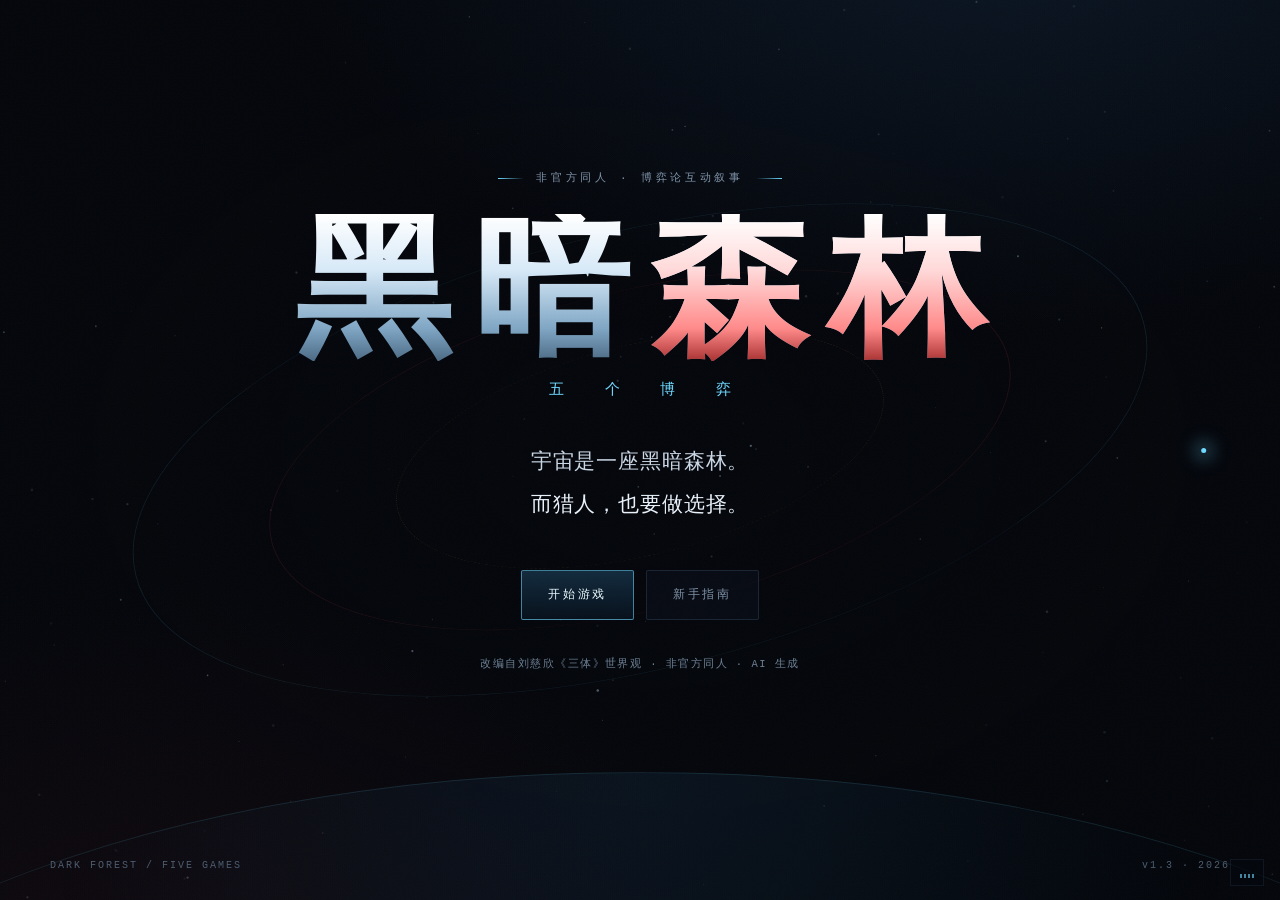
==== commit c21eb66d: "refactor: 将游戏移入 dark-forest/ 目录，根目录改为入口" ====
--- a/index.html
+++ b/index.html
@@ -2,39 +2,19 @@
 <html lang="zh-CN">
 <head>
 <meta charset="utf-8">
-<meta name="viewport" content="width=device-width, initial-scale=1, viewport-fit=cover">
-<meta name="theme-color" content="#04060b">
-<meta name="color-scheme" content="dark">
+<meta name="viewport" content="width=device-width, initial-scale=1">
+<meta name="robots" content="noindex">
+<meta http-equiv="refresh" content="0; url=dark-forest/index.html">
+<link rel="canonical" href="dark-forest/">
 <title>黑暗森林 · 五个博弈</title>
-<meta name="description" content="一款以《三体》为背景的博弈论互动叙事游戏。五个章节，五场选择。读过原著会看见另一层，没读过也能玩懂。">
-<meta name="generator" content="AI-generated (DeepSeek)">
-<meta property="og:type" content="website">
-<meta property="og:locale" content="zh_CN">
-<meta property="og:title" content="黑暗森林 · 五个博弈">
-<meta property="og:description" content="一款以《三体》为背景的博弈论互动叙事游戏。五个章节，五场选择。读过原著会看见另一层，没读过也能玩懂。">
-<meta property="og:image" content="screenshots/og.png">
-<meta name="twitter:card" content="summary_large_image">
-<meta name="twitter:title" content="黑暗森林 · 五个博弈">
-<meta name="twitter:description" content="五个章节，五场选择。读过原著，会看见另一层；没读过，也能玩懂。">
-<link rel="icon" href="data:image/svg+xml,%3Csvg xmlns='http://www.w3.org/2000/svg' viewBox='0 0 64 64'%3E%3Crect width='64' height='64' fill='%2304060b'/%3E%3Ccircle cx='32' cy='32' r='18' fill='none' stroke='%236fd9ff' stroke-width='2' opacity='.5'/%3E%3Ccircle cx='32' cy='32' r='6' fill='%23ff5d5d'/%3E%3C/svg%3E">
-<link rel="stylesheet" href="css/style.css">
+<style>
+  html,body{margin:0;height:100%;background:#04060b;color:#7f93a8}
+  body{display:grid;place-items:center;font-family:"Microsoft YaHei",system-ui,sans-serif}
+  a{color:#6fd9ff;text-decoration:none;border-bottom:1px solid rgba(111,217,255,.35);padding-bottom:2px}
+  p{font-size:13px;letter-spacing:.06em}
+</style>
 </head>
 <body>
-<canvas id="starfield" aria-hidden="true"></canvas>
-<div id="grain" aria-hidden="true"></div>
-<div id="app" aria-live="polite"></div>
-
-<button id="sound-toggle" class="sound-toggle" type="button" aria-label="声音设置" title="声音设置" aria-haspopup="dialog" aria-expanded="false">
-  <span class="sound-bars" aria-hidden="true"><i></i><i></i><i></i><i></i></span>
-  <span class="sound-label">声音</span>
-</button>
-
-<noscript><p style="color:#e8f0fa;font:16px/1.8 sans-serif;padding:48px;text-align:center">这个实验需要 JavaScript 才能运行。请在浏览器设置中启用它。</p></noscript>
-
-<script src="js/data.js"></script>
-<script src="js/core.js"></script>
-<script src="js/handbook.js"></script>
-<script src="js/chapters.js"></script>
-<script src="js/app.js"></script>
+<p>正在进入 <a href="dark-forest/index.html">黑暗森林 · 五个博弈</a>…</p>
 </body>
 </html>
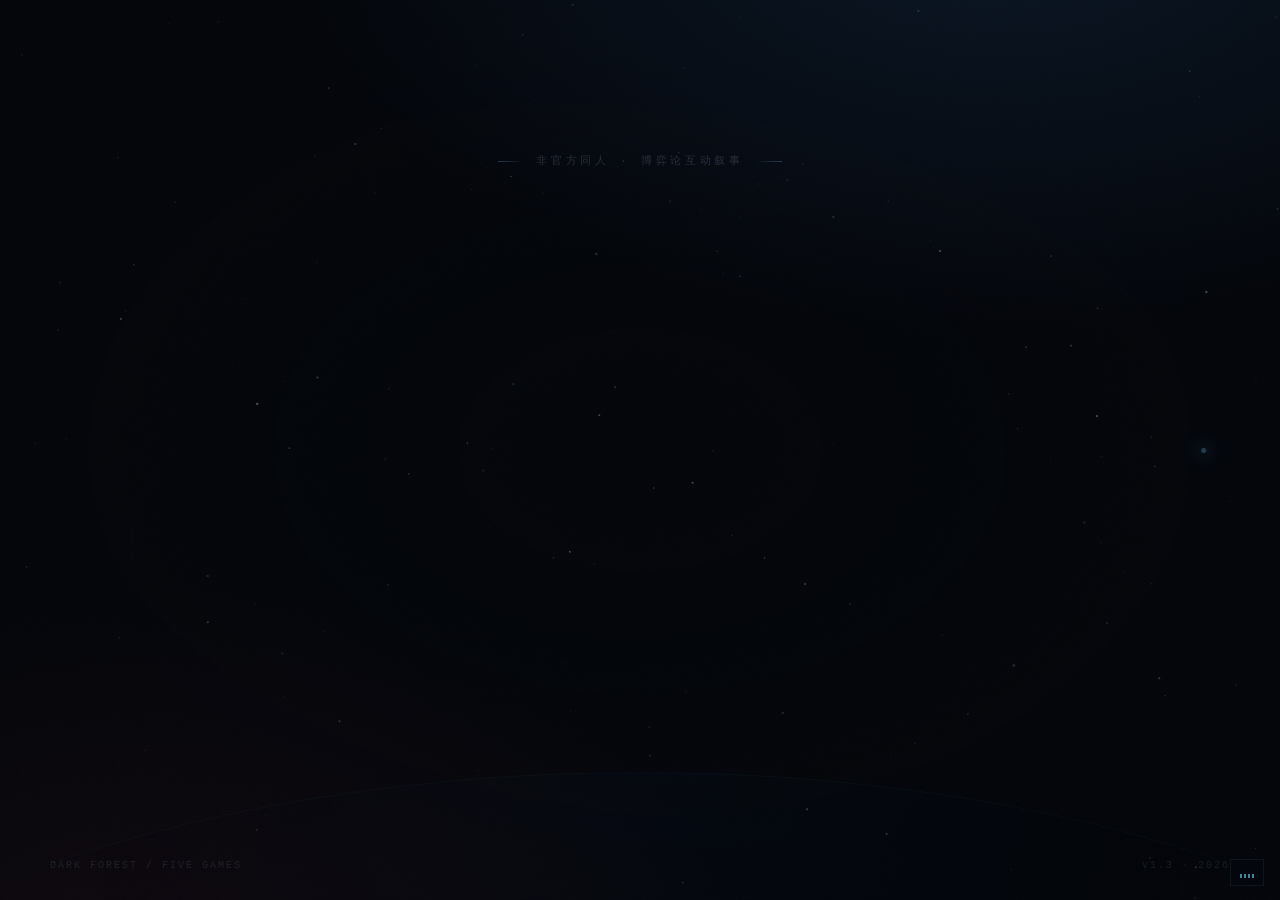
==== commit 309b1e8a: "refactor: 所有游戏收进 play/ 目录，根目录只留仓库入口" ====
--- a/index.html
+++ b/index.html
@@ -4,8 +4,8 @@
 <meta charset="utf-8">
 <meta name="viewport" content="width=device-width, initial-scale=1">
 <meta name="robots" content="noindex">
-<meta http-equiv="refresh" content="0; url=dark-forest/index.html">
-<link rel="canonical" href="dark-forest/">
+<meta http-equiv="refresh" content="0; url=play/dark-forest/index.html">
+<link rel="canonical" href="play/dark-forest/">
 <title>黑暗森林 · 五个博弈</title>
 <style>
   html,body{margin:0;height:100%;background:#04060b;color:#7f93a8}
@@ -15,6 +15,6 @@
 </style>
 </head>
 <body>
-<p>正在进入 <a href="dark-forest/index.html">黑暗森林 · 五个博弈</a>…</p>
+<p>正在进入 <a href="play/dark-forest/index.html">黑暗森林 · 五个博弈</a>…</p>
 </body>
 </html>
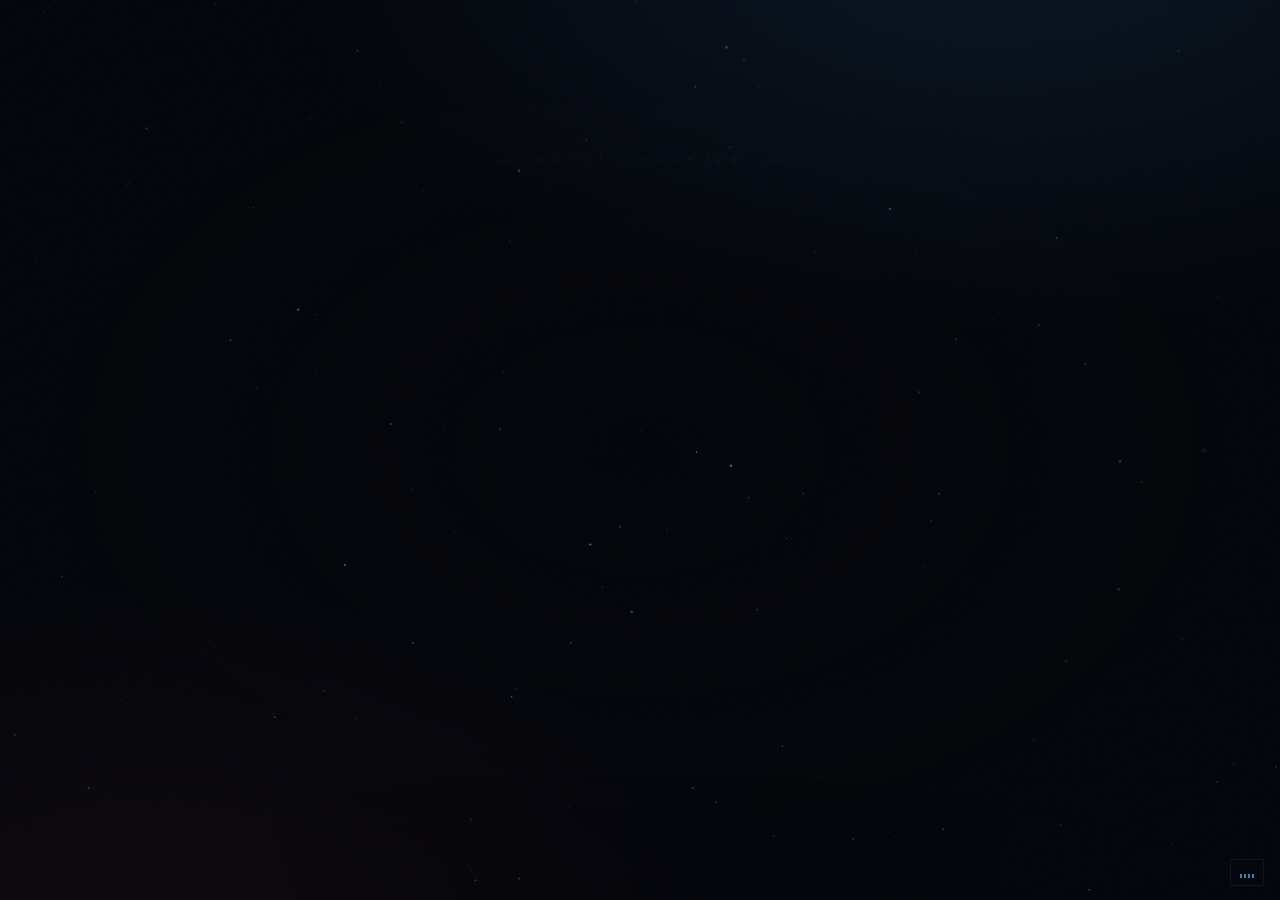
==== commit 91b03477: "refactor: 移除 play/ 层级，游戏回到一级目录" ====
--- a/index.html
+++ b/index.html
@@ -4,8 +4,8 @@
 <meta charset="utf-8">
 <meta name="viewport" content="width=device-width, initial-scale=1">
 <meta name="robots" content="noindex">
-<meta http-equiv="refresh" content="0; url=play/dark-forest/index.html">
-<link rel="canonical" href="play/dark-forest/">
+<meta http-equiv="refresh" content="0; url=dark-forest/index.html">
+<link rel="canonical" href="dark-forest/">
 <title>黑暗森林 · 五个博弈</title>
 <style>
   html,body{margin:0;height:100%;background:#04060b;color:#7f93a8}
@@ -15,6 +15,6 @@
 </style>
 </head>
 <body>
-<p>正在进入 <a href="play/dark-forest/index.html">黑暗森林 · 五个博弈</a>…</p>
+<p>正在进入 <a href="dark-forest/index.html">黑暗森林 · 五个博弈</a>…</p>
 </body>
 </html>
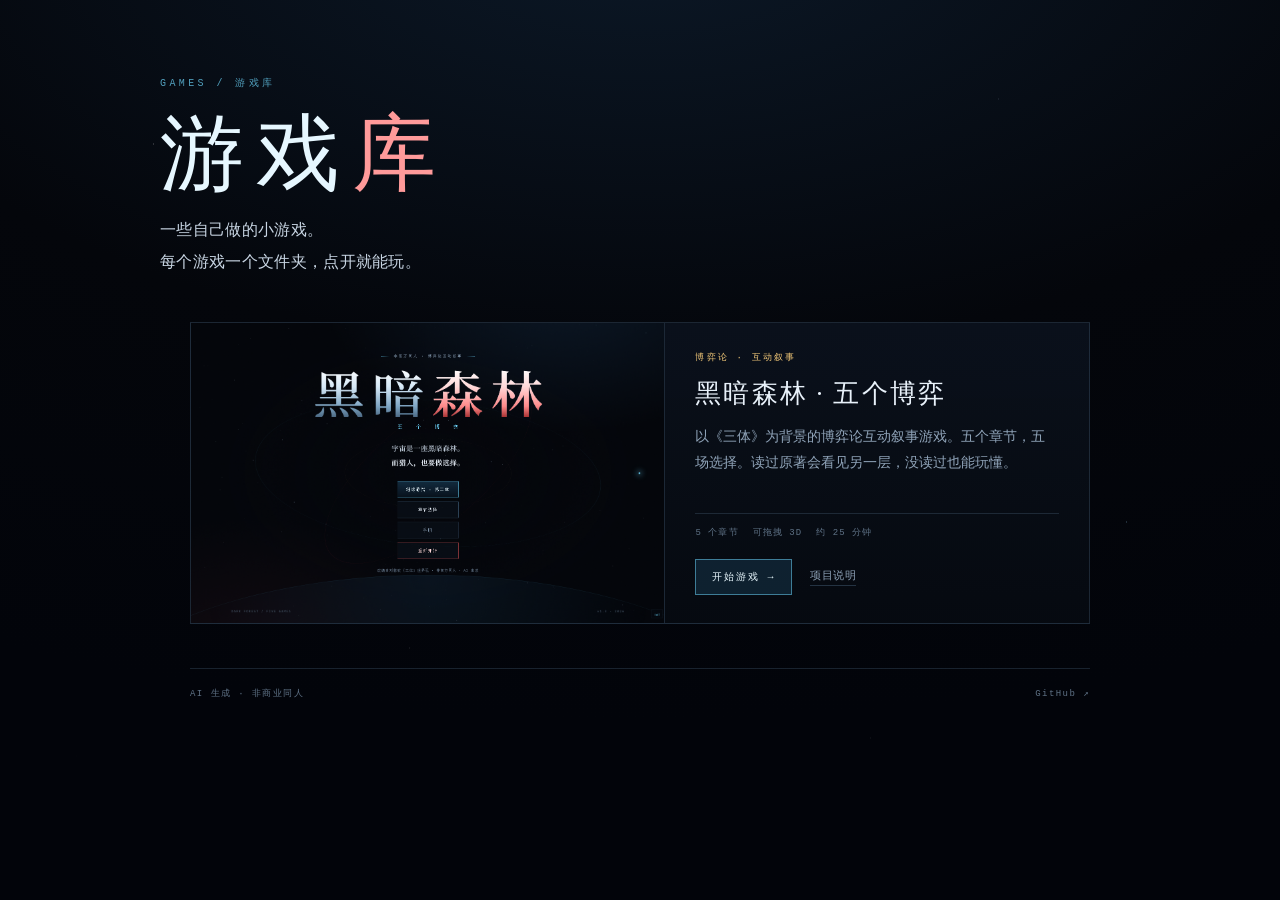
==== commit ddb2bec3: "refactor: 仓库改为游戏库 game，根目录新增游戏库首页" ====
--- a/index.html
+++ b/index.html
@@ -3,18 +3,141 @@
 <head>
 <meta charset="utf-8">
 <meta name="viewport" content="width=device-width, initial-scale=1">
-<meta name="robots" content="noindex">
-<meta http-equiv="refresh" content="0; url=dark-forest/index.html">
-<link rel="canonical" href="dark-forest/">
-<title>黑暗森林 · 五个博弈</title>
+<title>游戏库 · game</title>
+<meta name="description" content="一些自己做的小游戏。每个游戏一个文件夹，点开就能玩。">
 <style>
-  html,body{margin:0;height:100%;background:#04060b;color:#7f93a8}
-  body{display:grid;place-items:center;font-family:"Microsoft YaHei",system-ui,sans-serif}
-  a{color:#6fd9ff;text-decoration:none;border-bottom:1px solid rgba(111,217,255,.35);padding-bottom:2px}
-  p{font-size:13px;letter-spacing:.06em}
+  :root{
+    --bg:#04060b; --ink:#e8f1fa; --dim:#8fa3b8; --faint:#5f7286;
+    --line:rgba(126,170,210,.18); --line2:rgba(126,170,210,.35);
+    --cyan:#6fd9ff; --gold:#f2c879; --red:#ff9a9a;
+  }
+  *{box-sizing:border-box}
+  html,body{margin:0;min-height:100%}
+  body{
+    background:radial-gradient(120% 90% at 50% -10%, #0c1928 0%, #04060b 55%, #02040a 100%);
+    color:var(--ink);font-family:"Microsoft YaHei",system-ui,sans-serif;overflow-x:hidden;
+  }
+  body::before{
+    content:"";position:fixed;inset:0;pointer-events:none;opacity:.7;
+    background:
+      radial-gradient(1.2px 1.2px at 12% 16%, rgba(255,255,255,.8), transparent 60%),
+      radial-gradient(1px 1px at 78% 11%, rgba(207,233,255,.8), transparent 60%),
+      radial-gradient(1px 1px at 32% 72%, rgba(255,255,255,.6), transparent 60%),
+      radial-gradient(1.4px 1.4px at 88% 58%, rgba(159,214,255,.7), transparent 60%),
+      radial-gradient(1px 1px at 6% 84%, rgba(255,255,255,.55), transparent 60%),
+      radial-gradient(1px 1px at 56% 34%, rgba(255,255,255,.5), transparent 60%),
+      radial-gradient(1px 1px at 68% 82%, rgba(255,255,255,.45), transparent 60%),
+      radial-gradient(1px 1px at 22% 42%, rgba(255,255,255,.4), transparent 60%);
+  }
+  .wrap{width:min(960px,calc(100% - 48px));margin:0 auto;padding:76px 0 40px;position:relative}
+  .eyebrow{
+    font-family:Consolas,"Courier New",monospace;font-size:10px;letter-spacing:.34em;
+    color:var(--cyan);opacity:.72;margin:0;
+  }
+  h1{
+    font-family:"Songti SC","Noto Serif SC",serif;font-weight:500;
+    font-size:clamp(46px,7vw,84px);letter-spacing:.14em;line-height:1.1;margin:18px 0 14px;
+    color:#e6f7ff;
+  }
+  h1 span{color:#ff9a9a}
+  .lead{
+    font-family:"Songti SC","Noto Serif SC",serif;font-size:16px;line-height:2;
+    letter-spacing:.02em;color:#c9d6e4;margin:0 0 44px;
+  }
+  .grid{display:grid;gap:24px;max-width:900px;margin:0 auto}
+  .card{
+    display:grid;grid-template-columns:minmax(0,1.12fr) minmax(0,1fr);
+    border:1px solid var(--line);background:linear-gradient(180deg,rgba(11,18,29,.9),rgba(6,10,17,.94));
+    overflow:hidden;transition:border-color .25s,transform .25s,box-shadow .25s;
+  }
+  .card:hover{
+    border-color:rgba(111,217,255,.45);transform:translateY(-3px);
+    box-shadow:0 34px 90px -44px rgba(111,217,255,.45);
+  }
+  .cover{
+    display:block;position:relative;min-height:300px;overflow:hidden;
+    border-right:1px solid var(--line);background:#060b13;
+  }
+  .cover img{width:100%;height:100%;object-fit:cover;display:block;transition:transform .5s ease}
+  .card:hover .cover img{transform:scale(1.03)}
+  .body{padding:28px 30px;display:flex;flex-direction:column;gap:10px;min-width:0}
+  .tag{font-family:Consolas,"Courier New",monospace;font-size:9px;letter-spacing:.24em;color:var(--gold)}
+  h2{
+    font-family:"Songti SC","Noto Serif SC",serif;font-weight:500;
+    font-size:26px;letter-spacing:.08em;line-height:1.4;margin:2px 0 0;
+  }
+  .desc{font-size:13.5px;line-height:1.95;color:var(--dim);margin:0;flex:1}
+  .meta{
+    display:flex;flex-wrap:wrap;gap:14px;margin-top:4px;padding-top:12px;
+    border-top:1px solid var(--line);
+    font-family:Consolas,"Courier New",monospace;font-size:9px;letter-spacing:.12em;color:var(--faint);
+  }
+  .actions{display:flex;flex-wrap:wrap;gap:18px;align-items:center;margin-top:auto;padding-top:10px}
+  .play{
+    display:inline-flex;align-items:center;gap:8px;padding:10px 16px;
+    border:1px solid rgba(111,217,255,.5);background:rgba(31,74,104,.35);
+    color:#eaf9ff;text-decoration:none;font-family:Consolas,"Courier New",monospace;
+    font-size:10px;letter-spacing:.18em;transition:background .2s,border-color .2s;
+  }
+  .play:hover{background:rgba(40,100,140,.55);border-color:var(--cyan)}
+  .play span{transition:transform .2s}
+  .play:hover span{transform:translateX(3px)}
+  .sub{
+    color:var(--dim);font-size:11px;text-decoration:none;letter-spacing:.04em;
+    border-bottom:1px solid rgba(126,170,210,.25);padding-bottom:2px;transition:color .2s,border-color .2s;
+  }
+  .sub:hover{color:var(--ink);border-color:var(--line2)}
+  footer{
+    max-width:900px;margin:44px auto 0;padding-top:18px;border-top:1px solid var(--line);
+    display:flex;justify-content:space-between;align-items:center;gap:16px;flex-wrap:wrap;
+    font-family:Consolas,"Courier New",monospace;font-size:9px;letter-spacing:.16em;color:var(--faint);
+  }
+  footer a{color:var(--faint);text-decoration:none;transition:color .2s}
+  footer a:hover{color:var(--cyan)}
+  @media(max-width:760px){
+    .wrap{padding-top:52px}
+    h1{font-size:clamp(42px,11vw,64px)}
+    .lead{margin-bottom:32px;font-size:15px}
+    .card{grid-template-columns:1fr}
+    .cover{min-height:0;aspect-ratio:16/9;border-right:0;border-bottom:1px solid var(--line)}
+    .body{padding:22px 22px 24px}
+    h2{font-size:23px}
+    footer{margin-top:34px}
+  }
+  @media(max-width:420px){
+    .wrap{width:calc(100% - 32px);padding-top:42px}
+    .actions{gap:14px}
+  }
 </style>
 </head>
 <body>
-<p>正在进入 <a href="dark-forest/index.html">黑暗森林 · 五个博弈</a>…</p>
+<main class="wrap">
+  <p class="eyebrow">GAMES / 游戏库</p>
+  <h1>游戏<span>库</span></h1>
+  <p class="lead">一些自己做的小游戏。<br>每个游戏一个文件夹，点开就能玩。</p>
+
+  <section class="grid" aria-label="游戏列表">
+    <article class="card">
+      <a class="cover" href="dark-forest/index.html" aria-label="进入黑暗森林 · 五个博弈">
+        <img src="dark-forest/screenshots/01-title.png" alt="黑暗森林 · 五个博弈">
+      </a>
+      <div class="body">
+        <span class="tag">博弈论 · 互动叙事</span>
+        <h2>黑暗森林 · 五个博弈</h2>
+        <p class="desc">以《三体》为背景的博弈论互动叙事游戏。五个章节，五场选择。读过原著会看见另一层，没读过也能玩懂。</p>
+        <div class="meta"><span>5 个章节</span><span>可拖拽 3D</span><span>约 25 分钟</span></div>
+        <div class="actions">
+          <a class="play" href="dark-forest/index.html">开始游戏 <span>→</span></a>
+          <a class="sub" href="https://github.com/YouShuo16/game/blob/main/dark-forest/README.md">项目说明</a>
+        </div>
+      </div>
+    </article>
+  </section>
+
+  <footer>
+    <span>AI 生成 · 非商业同人</span>
+    <a href="https://github.com/YouShuo16/game">GitHub ↗</a>
+  </footer>
+</main>
 </body>
 </html>
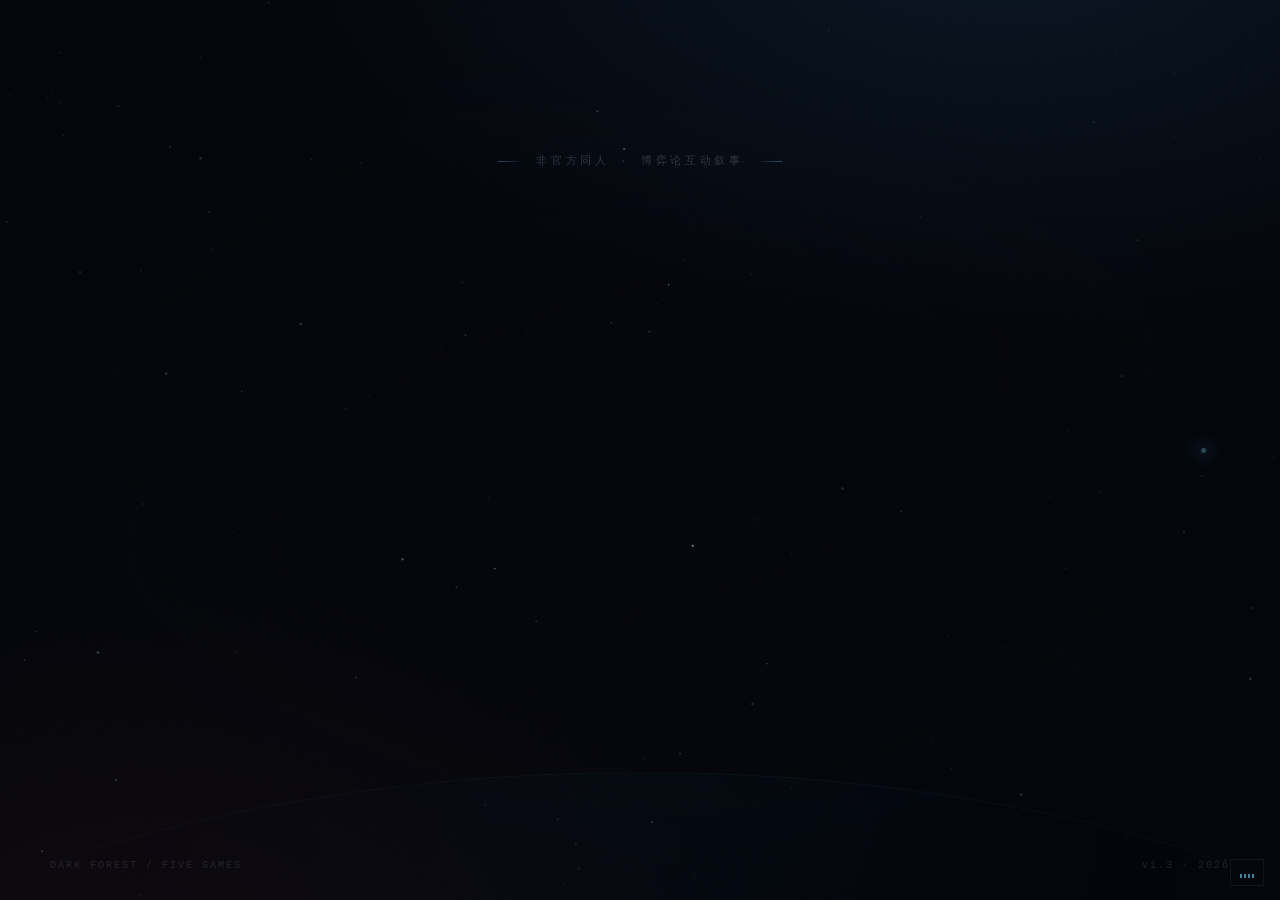
==== commit 6f24133f: "revert: 退回 game-dark-forest 单游戏最简结构" ====
--- a/index.html
+++ b/index.html
@@ -3,141 +3,18 @@
 <head>
 <meta charset="utf-8">
 <meta name="viewport" content="width=device-width, initial-scale=1">
-<title>游戏库 · game</title>
-<meta name="description" content="一些自己做的小游戏。每个游戏一个文件夹，点开就能玩。">
+<meta name="robots" content="noindex">
+<meta http-equiv="refresh" content="0; url=dark-forest/index.html">
+<link rel="canonical" href="dark-forest/">
+<title>黑暗森林 · 五个博弈</title>
 <style>
-  :root{
-    --bg:#04060b; --ink:#e8f1fa; --dim:#8fa3b8; --faint:#5f7286;
-    --line:rgba(126,170,210,.18); --line2:rgba(126,170,210,.35);
-    --cyan:#6fd9ff; --gold:#f2c879; --red:#ff9a9a;
-  }
-  *{box-sizing:border-box}
-  html,body{margin:0;min-height:100%}
-  body{
-    background:radial-gradient(120% 90% at 50% -10%, #0c1928 0%, #04060b 55%, #02040a 100%);
-    color:var(--ink);font-family:"Microsoft YaHei",system-ui,sans-serif;overflow-x:hidden;
-  }
-  body::before{
-    content:"";position:fixed;inset:0;pointer-events:none;opacity:.7;
-    background:
-      radial-gradient(1.2px 1.2px at 12% 16%, rgba(255,255,255,.8), transparent 60%),
-      radial-gradient(1px 1px at 78% 11%, rgba(207,233,255,.8), transparent 60%),
-      radial-gradient(1px 1px at 32% 72%, rgba(255,255,255,.6), transparent 60%),
-      radial-gradient(1.4px 1.4px at 88% 58%, rgba(159,214,255,.7), transparent 60%),
-      radial-gradient(1px 1px at 6% 84%, rgba(255,255,255,.55), transparent 60%),
-      radial-gradient(1px 1px at 56% 34%, rgba(255,255,255,.5), transparent 60%),
-      radial-gradient(1px 1px at 68% 82%, rgba(255,255,255,.45), transparent 60%),
-      radial-gradient(1px 1px at 22% 42%, rgba(255,255,255,.4), transparent 60%);
-  }
-  .wrap{width:min(960px,calc(100% - 48px));margin:0 auto;padding:76px 0 40px;position:relative}
-  .eyebrow{
-    font-family:Consolas,"Courier New",monospace;font-size:10px;letter-spacing:.34em;
-    color:var(--cyan);opacity:.72;margin:0;
-  }
-  h1{
-    font-family:"Songti SC","Noto Serif SC",serif;font-weight:500;
-    font-size:clamp(46px,7vw,84px);letter-spacing:.14em;line-height:1.1;margin:18px 0 14px;
-    color:#e6f7ff;
-  }
-  h1 span{color:#ff9a9a}
-  .lead{
-    font-family:"Songti SC","Noto Serif SC",serif;font-size:16px;line-height:2;
-    letter-spacing:.02em;color:#c9d6e4;margin:0 0 44px;
-  }
-  .grid{display:grid;gap:24px;max-width:900px;margin:0 auto}
-  .card{
-    display:grid;grid-template-columns:minmax(0,1.12fr) minmax(0,1fr);
-    border:1px solid var(--line);background:linear-gradient(180deg,rgba(11,18,29,.9),rgba(6,10,17,.94));
-    overflow:hidden;transition:border-color .25s,transform .25s,box-shadow .25s;
-  }
-  .card:hover{
-    border-color:rgba(111,217,255,.45);transform:translateY(-3px);
-    box-shadow:0 34px 90px -44px rgba(111,217,255,.45);
-  }
-  .cover{
-    display:block;position:relative;min-height:300px;overflow:hidden;
-    border-right:1px solid var(--line);background:#060b13;
-  }
-  .cover img{width:100%;height:100%;object-fit:cover;display:block;transition:transform .5s ease}
-  .card:hover .cover img{transform:scale(1.03)}
-  .body{padding:28px 30px;display:flex;flex-direction:column;gap:10px;min-width:0}
-  .tag{font-family:Consolas,"Courier New",monospace;font-size:9px;letter-spacing:.24em;color:var(--gold)}
-  h2{
-    font-family:"Songti SC","Noto Serif SC",serif;font-weight:500;
-    font-size:26px;letter-spacing:.08em;line-height:1.4;margin:2px 0 0;
-  }
-  .desc{font-size:13.5px;line-height:1.95;color:var(--dim);margin:0;flex:1}
-  .meta{
-    display:flex;flex-wrap:wrap;gap:14px;margin-top:4px;padding-top:12px;
-    border-top:1px solid var(--line);
-    font-family:Consolas,"Courier New",monospace;font-size:9px;letter-spacing:.12em;color:var(--faint);
-  }
-  .actions{display:flex;flex-wrap:wrap;gap:18px;align-items:center;margin-top:auto;padding-top:10px}
-  .play{
-    display:inline-flex;align-items:center;gap:8px;padding:10px 16px;
-    border:1px solid rgba(111,217,255,.5);background:rgba(31,74,104,.35);
-    color:#eaf9ff;text-decoration:none;font-family:Consolas,"Courier New",monospace;
-    font-size:10px;letter-spacing:.18em;transition:background .2s,border-color .2s;
-  }
-  .play:hover{background:rgba(40,100,140,.55);border-color:var(--cyan)}
-  .play span{transition:transform .2s}
-  .play:hover span{transform:translateX(3px)}
-  .sub{
-    color:var(--dim);font-size:11px;text-decoration:none;letter-spacing:.04em;
-    border-bottom:1px solid rgba(126,170,210,.25);padding-bottom:2px;transition:color .2s,border-color .2s;
-  }
-  .sub:hover{color:var(--ink);border-color:var(--line2)}
-  footer{
-    max-width:900px;margin:44px auto 0;padding-top:18px;border-top:1px solid var(--line);
-    display:flex;justify-content:space-between;align-items:center;gap:16px;flex-wrap:wrap;
-    font-family:Consolas,"Courier New",monospace;font-size:9px;letter-spacing:.16em;color:var(--faint);
-  }
-  footer a{color:var(--faint);text-decoration:none;transition:color .2s}
-  footer a:hover{color:var(--cyan)}
-  @media(max-width:760px){
-    .wrap{padding-top:52px}
-    h1{font-size:clamp(42px,11vw,64px)}
-    .lead{margin-bottom:32px;font-size:15px}
-    .card{grid-template-columns:1fr}
-    .cover{min-height:0;aspect-ratio:16/9;border-right:0;border-bottom:1px solid var(--line)}
-    .body{padding:22px 22px 24px}
-    h2{font-size:23px}
-    footer{margin-top:34px}
-  }
-  @media(max-width:420px){
-    .wrap{width:calc(100% - 32px);padding-top:42px}
-    .actions{gap:14px}
-  }
+  html,body{margin:0;height:100%;background:#04060b;color:#7f93a8}
+  body{display:grid;place-items:center;font-family:"Microsoft YaHei",system-ui,sans-serif}
+  a{color:#6fd9ff;text-decoration:none;border-bottom:1px solid rgba(111,217,255,.35);padding-bottom:2px}
+  p{font-size:13px;letter-spacing:.06em}
 </style>
 </head>
 <body>
-<main class="wrap">
-  <p class="eyebrow">GAMES / 游戏库</p>
-  <h1>游戏<span>库</span></h1>
-  <p class="lead">一些自己做的小游戏。<br>每个游戏一个文件夹，点开就能玩。</p>
-
-  <section class="grid" aria-label="游戏列表">
-    <article class="card">
-      <a class="cover" href="dark-forest/index.html" aria-label="进入黑暗森林 · 五个博弈">
-        <img src="dark-forest/screenshots/01-title.png" alt="黑暗森林 · 五个博弈">
-      </a>
-      <div class="body">
-        <span class="tag">博弈论 · 互动叙事</span>
-        <h2>黑暗森林 · 五个博弈</h2>
-        <p class="desc">以《三体》为背景的博弈论互动叙事游戏。五个章节，五场选择。读过原著会看见另一层，没读过也能玩懂。</p>
-        <div class="meta"><span>5 个章节</span><span>可拖拽 3D</span><span>约 25 分钟</span></div>
-        <div class="actions">
-          <a class="play" href="dark-forest/index.html">开始游戏 <span>→</span></a>
-          <a class="sub" href="https://github.com/YouShuo16/game/blob/main/dark-forest/README.md">项目说明</a>
-        </div>
-      </div>
-    </article>
-  </section>
-
-  <footer>
-    <span>AI 生成 · 非商业同人</span>
-    <a href="https://github.com/YouShuo16/game">GitHub ↗</a>
-  </footer>
-</main>
+<p>正在进入 <a href="dark-forest/index.html">黑暗森林 · 五个博弈</a>…</p>
 </body>
 </html>
